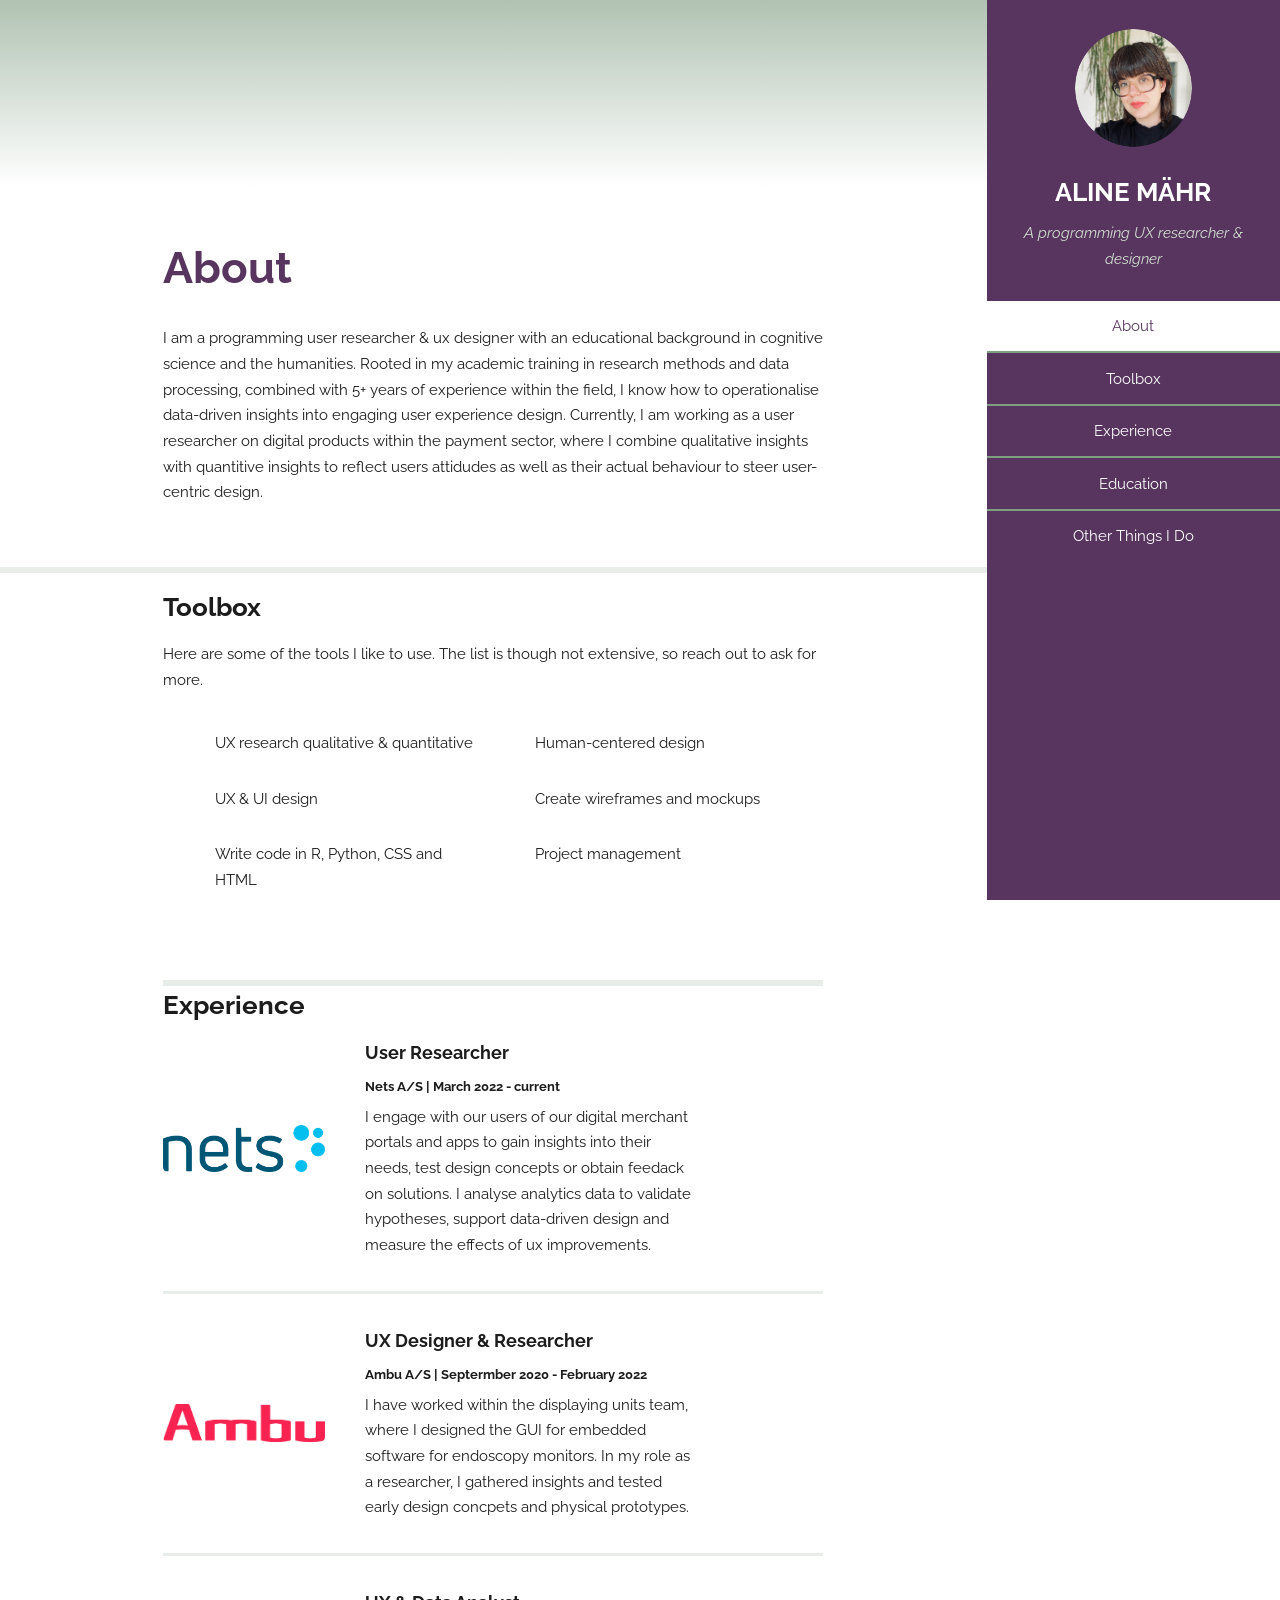
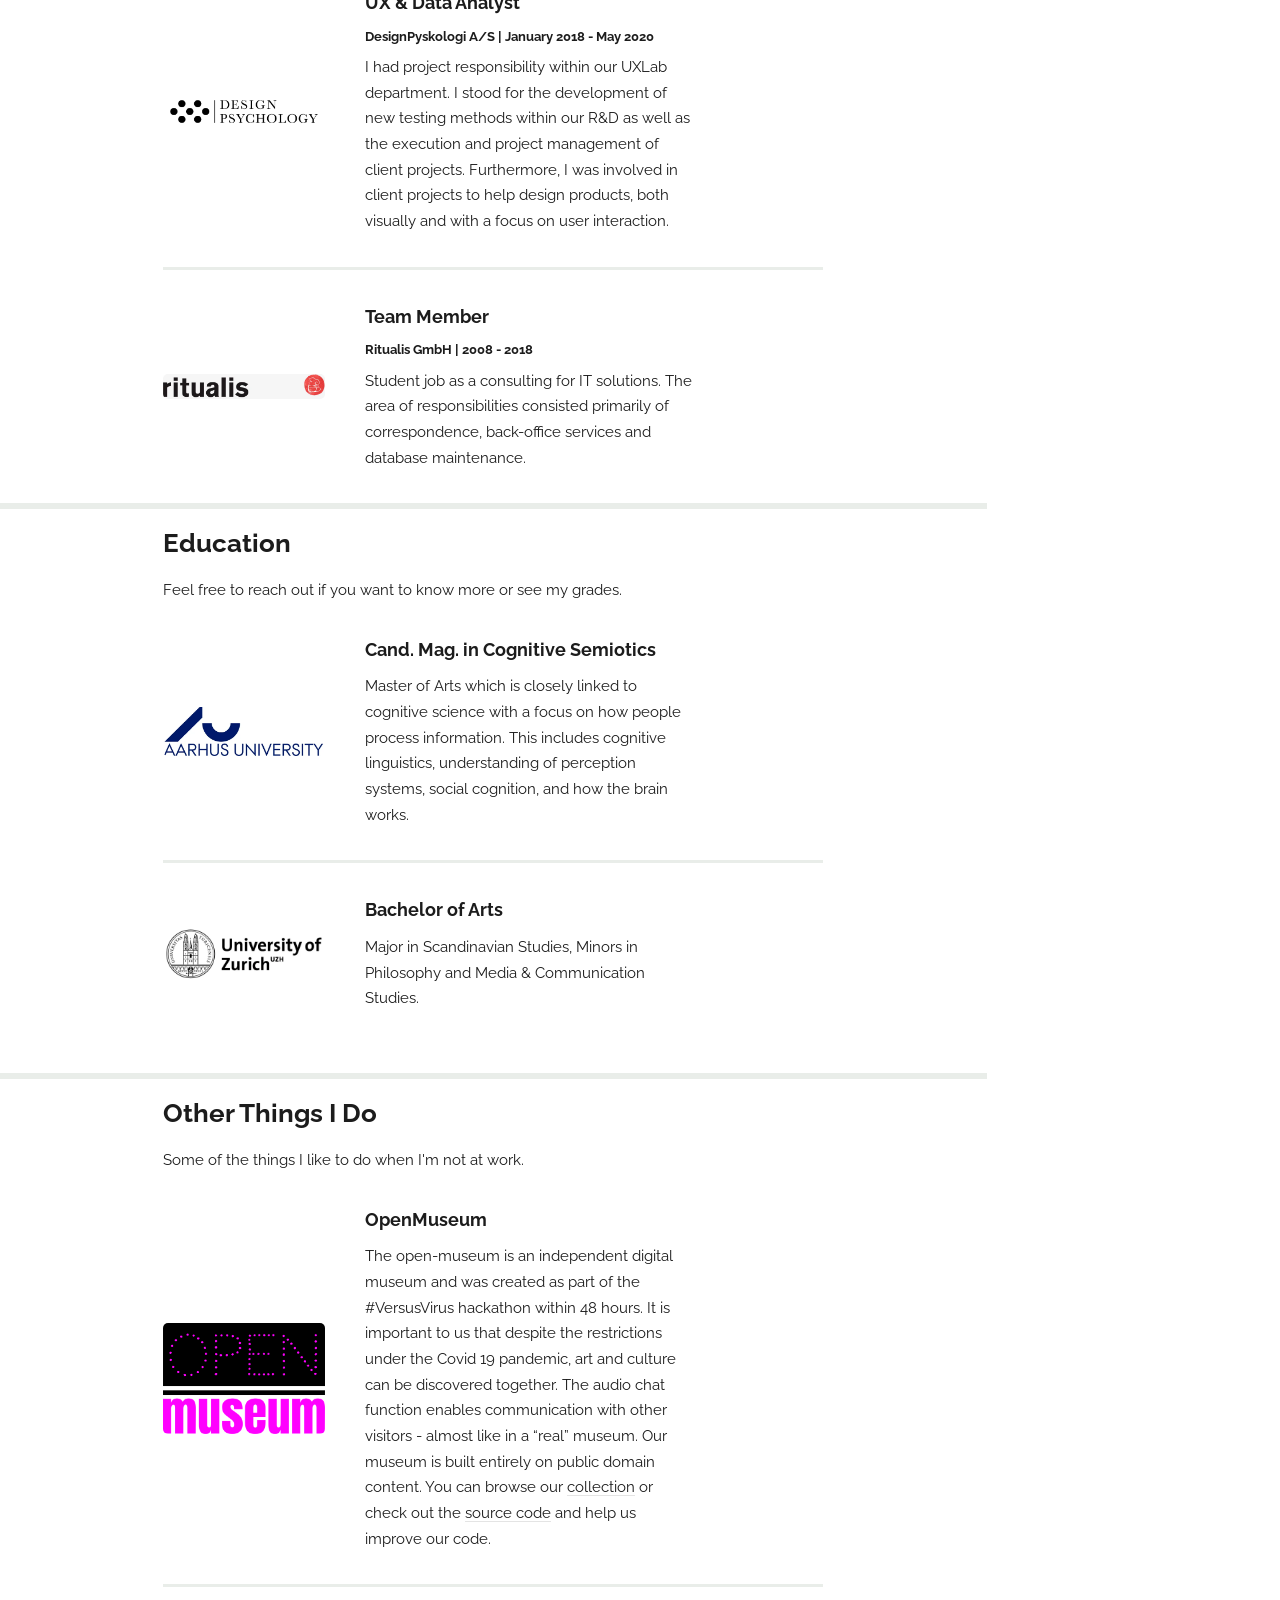
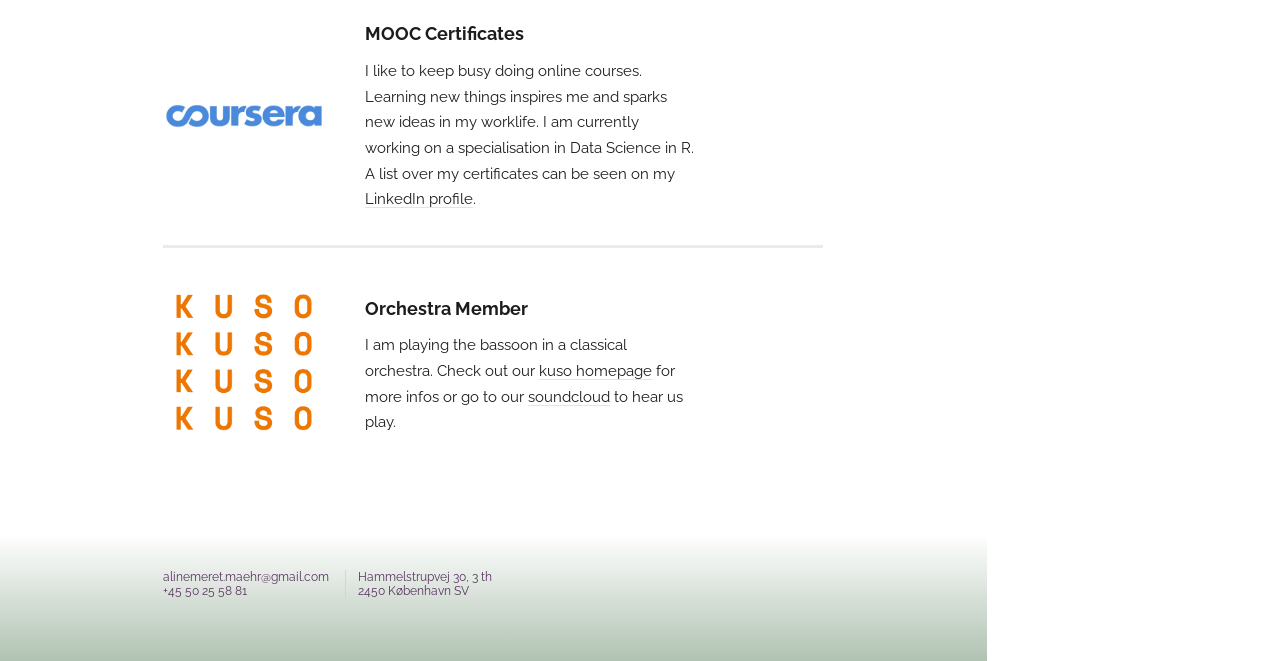
==== index.html @ c5fe7a17 "test maze 2" ====
<!DOCTYPE html>

<html lang="en">
  <head>
    <script>
      (function (m, a, z, e) {
        var s, t;
        try {
          t = m.sessionStorage.getItem("maze-us");
        } catch (err) {}

        if (!t) {
          t = new Date().getTime();
          try {
            m.sessionStorage.setItem("maze-us", t);
          } catch (err) {}
        }

        s = a.createElement("script");
        s.src = z + "?t=" + t + "&apiKey=" + e;
        s.async = true;
        a.getElementsByTagName("head")[0].appendChild(s);
        m.mazeUniversalSnippetApiKey = e;
      })(
        window,
        document,
        "https://snippet.maze.co/maze-universal-loader.js",
        "ae46325b-8a69-4b74-8066-6e5d33702cac"
      );
    </script>
    <title>Aline Mähr</title>
    <meta charset="utf-8" />
    <meta
      name="viewport"
      content="width=device-width, initial-scale=1, maximum-scale=5"
    />
    <link rel="stylesheet" href="assets/css/main.css" />
    <meta
      name="Description"
      content="Aline Mähr, a programming UX researcher currently improving doctors' lives."
    />
  </head>

  <body class="is-preload">
    <!-- Header -->
    <section id="header">
      <header>
        <span class="image avatar">
          <picture>
            <source srcset="images/img1.webp" type="image/webp" />
            <source srcset="images/img1.png" type="image/png" />
            <img
              src="images/img1.png"
              alt="Aline with plants in the background"
            />
          </picture>
        </span>
        <h1 id="logo"><a href="#">ALINE MÄHR</a></h1>
        <p>A programming UX researcher & designer</p>
      </header>
      <nav id="nav">
        <ul>
          <li><a href="#one" class="active">About</a></li>
          <li><a href="#two">Toolbox</a></li>
          <li><a href="#three">Experience</a></li>
          <li><a href="#four">Education</a></li>
          <li><a href="#five">Other Things I Do</a></li>
          <!-- <li><a href="#six">Contact</a></li> -->
        </ul>
      </nav>
      <footer>
        <ul class="icons">
          <li>
            <a
              href="https://www.linkedin.com/in/aline-meret-m%C3%A4hr/"
              target="_blank"
              rel="noopener"
              class="icon brands fa-linkedin"
              ><span class="label">LinkedIn</span></a
            >
          </li>
          <li>
            <a
              href="https://github.com/amaehr"
              target="_blank"
              rel="noopener"
              class="icon brands fa-github"
              ><span class="label">Github</span></a
            >
          </li>
          <li>
            <a
              href="mailto: alinemeret.maehr@gmail.com"
              class="icon solid fa-envelope"
              ><span class="label">Email</span></a
            >
          </li>
        </ul>
      </footer>
    </section>

    <!-- Wrapper -->
    <div id="wrapper">
      <!-- Main -->
      <div id="main">
        <!-- One -->
        <section id="one">
          <div class="image main" data-position="center"></div>
          <div class="container">
            <header class="major">
              <h2>About</h2>
            </header>
            <p>
              I am a programming user researcher & ux designer with an
              educational background in cognitive science and the humanities.
              Rooted in my academic training in research methods and data
              processing, combined with 5+ years of experience within the field,
              I know how to operationalise data-driven insights into engaging
              user experience design. Currently, I am working as a user
              researcher on digital products within the payment sector, where I
              combine qualitative insights with quantitive insights to reflect
              users attidudes as well as their actual behaviour to steer
              user-centric design.
            </p>
          </div>
        </section>

        <!-- Two -->
        <section id="two">
          <div class="container">
            <h3>Toolbox</h3>
            <p>
              Here are some of the tools I like to use. The list is though not
              extensive, so reach out to ask for more.
            </p>
            <ul class="feature-icons">
              <li class="icon solid fa-search">
                UX research qualitative & quantitative
              </li>
              <li class="icon solid fa-users">Human-centered design</li>
              <li class="icon solid fa-edit">UX & UI design</li>
              <li class="icon solid fa-palette">
                Create wireframes and mockups
              </li>
              <li class="icon solid fa-code">
                Write code in R, Python, CSS and HTML
              </li>
              <li class="icon solid fa-tasks">Project management</li>
            </ul>
          </div>
        </section>

        <!-- Three -->
        <section id="three" <div class="container">
          <h3>Experience</h3>
          <div class="features">
            <article>
              <a
                href="https://www.nets.eu/dk-da"
                target="-blank"
                rel="noopener"
                class="image"
              >
                <picture>
                  <source
                    srcset="images/netsLogoColored.webp"
                    type="image/webp"
                  />
                  <source
                    srcset="images/netsLogoColored.svg"
                    type="image/svg"
                  />
                  <img src="images/netsLogoColored.svg" alt="Nets" />
                </picture>
              </a>
              <div class="inner">
                <h4>User Researcher</h4>
                <h5>Nets A/S | March 2022 - current</h5>
                <p>
                  I engage with our users of our digital merchant portals and
                  apps to gain insights into their needs, test design concepts
                  or obtain feedack on solutions. I analyse analytics data to
                  validate hypotheses, support data-driven design and measure
                  the effects of ux improvements.
                </p>
              </div>
            </article>
            <article>
              <a
                href="https://www.ambu.com/"
                target="-blank"
                rel="noopener"
                class="image"
              >
                <picture>
                  <source
                    srcset="images/Ambu-logo-Red-RGB.png"
                    type="image/png"
                  />
                  <img src="images/Ambu-logo-Red-RGB.png" alt="Ambu" />
                </picture>
              </a>
              <div class="inner">
                <h4>UX Designer & Researcher</h4>
                <h5>Ambu A/S | Septermber 2020 - February 2022</h5>
                <p>
                  I have worked within the displaying units team, where I
                  designed the GUI for embedded software for endoscopy monitors.
                  In my role as a researcher, I gathered insights and tested
                  early design concpets and physical prototypes.
                </p>
              </div>
            </article>
            <article>
              <a
                href="https://www.designpsykologi.dk/"
                target="-blank"
                rel="noopener"
                class="image"
              >
                <picture>
                  <source
                    srcset="images/logo+EN+version+White.webp"
                    type="image/webp"
                  />
                  <source
                    srcset="images/logo+EN+version+White.png"
                    type="image/png"
                  />
                  <img src="images/logo+EN+version+White.png" alt="DPSY" />
                </picture>
              </a>
              <div class="inner">
                <h4>UX & Data Analyst</h4>
                <h5>DesignPyskologi A/S | January 2018 - May 2020</h5>
                <p>
                  I had project responsibility within our UXLab department. I
                  stood for the development of new testing methods within our
                  R&D as well as the execution and project management of client
                  projects. Furthermore, I was involved in client projects to
                  help design products, both visually and with a focus on user
                  interaction.
                </p>
              </div>
            </article>
            <article>
              <a
                href="https://ritualis.ch/"
                target="-blank"
                rel="noopener"
                class="image"
              >
                <picture>
                  <source
                    srcset="images/ritualis_banner-e1566497925513.webp"
                    type="image/webp"
                  />
                  <source
                    srcset="images/ritualis_banner-e1566497925513.jpg"
                    type="image/jpg"
                  />
                  <img
                    src="images/ritualis_banner-e1566497925513.jpg"
                    alt="ritualis"
                  />
                </picture>
              </a>
              <div class="inner">
                <h4>Team Member</h4>
                <h5>Ritualis GmbH | 2008 - 2018</h5>
                <p>
                  Student job as a consulting for IT solutions. The area of
                  responsibilities consisted primarily of correspondence,
                  back-office services and database maintenance.
                </p>
              </div>
            </article>
          </div>
        </section>

        <!-- Four -->
        <section id="four">
          <div class="container">
            <h3>Education</h3>
            <p>
              Feel free to reach out if you want to know more or see my grades.
            </p>
            <div class="features">
              <article>
                <a href="" class="image">
                  <picture>
                    <source srcset="images/au.webp" type="image/webp" />
                    <source srcset="images/au.jpg" type="image/jpg" />
                    <img src="images/au.jpg" alt="AU" />
                  </picture>
                </a>
                <div class="inner">
                  <h4>Cand. Mag. in Cognitive Semiotics</h4>
                  <p>
                    Master of Arts which is closely linked to cognitive science
                    with a focus on how people process information. This
                    includes cognitive linguistics, understanding of perception
                    systems, social cognition, and how the brain works.
                  </p>
                </div>
              </article>
              <article>
                <a href="" class="image">
                  <picture>
                    <source
                      srcset="images/university-of-zurich-uzh-vector-logo.webp"
                      type="image/webp"
                    />
                    <source
                      srcset="images/university-of-zurich-uzh-vector-logo.png"
                      type="image/png"
                    />
                    <img
                      src="images/university-of-zurich-uzh-vector-logo.png"
                      alt="UZH"
                    />
                  </picture>
                </a>
                <div class="inner">
                  <h4>Bachelor of Arts</h4>
                  <p>
                    Major in Scandinavian Studies, Minors in Philosophy and
                    Media & Communication Studies.
                  </p>
                </div>
              </article>
            </div>
          </div>
        </section>

        <!-- Five -->
        <section id="five">
          <div class="container">
            <h3>Other Things I Do</h3>
            <p>Some of the things I like to do when I'm not at work.</p>
            <div class="features">
              <article>
                <a
                  href="https://open-museum.ch/"
                  target="_blank"
                  rel="noopener"
                  class="image"
                >
                  <picture>
                    <source srcset="images/logo.svg" type="image/svg" />
                    <img src="images/logo.svg" alt="OpenMuseum" />
                  </picture>
                </a>
                <div class="inner">
                  <h4>OpenMuseum</h4>
                  <p>
                    The open-museum is an independent digital museum and was
                    created as part of the #VersusVirus hackathon within 48
                    hours. It is important to us that despite the restrictions
                    under the Covid 19 pandemic, art and culture can be
                    discovered together. The audio chat function enables
                    communication with other visitors - almost like in a “real”
                    museum. Our museum is built entirely on public domain
                    content. You can browse our
                    <a
                      href="https://collections.open-museum.ch/s/open-museum/page/welcome"
                      >collection</a
                    >
                    or check out the
                    <a href="https://github.com/open-museum/open-museum.ch"
                      >source code</a
                    >
                    and help us improve our code.
                  </p>
                </div>
              </article>
              <article>
                <a href="#" class="image">
                  <picture>
                    <source
                      srcset="images/coursera-vector-logo.webp"
                      type="image/webp"
                    />
                    <source
                      srcset="images/coursera-vector-logo.png"
                      type="image/png"
                    />
                    <img src="images/coursera-vector-logo.png" alt="Coursera" />
                  </picture>
                </a>
                <div class="inner">
                  <h4>MOOC Certificates</h4>
                  <p>
                    I like to keep busy doing online courses. Learning new
                    things inspires me and sparks new ideas in my worklife. I am
                    currently working on a specialisation in Data Science in R.
                    A list over my certificates can be seen on my
                    <a href="https://www.linkedin.com/in/aline-meret-m%C3%A4hr/"
                      >LinkedIn profile</a
                    >.
                  </p>
                </div>
              </article>
              <article>
                <a href="#" class="image">
                  <picture>
                    <source srcset="images/kuso.webp" type="image/webp" />
                    <source srcset="images/kuso.png" type="image/png" />
                    <img src="images/kuso.png" alt="Kuso" />
                  </picture>
                </a>
                <div class="inner">
                  <h4>Orchestra Member</h4>
                  <p>
                    I am playing the bassoon in a classical orchestra. Check out
                    our
                    <a href="http://www.kuso.dk/">kuso homepage</a> for more
                    infos or go to our
                    <a href="https://soundcloud.com/kuso_orchestra"
                      >soundcloud</a
                    >
                    to hear us play.
                  </p>
                </div>
              </article>
            </div>
          </div>
        </section>

        <!-- Six
            <section id="six">
                <div class="container">
                    <h3>Contact Me</h3>
                    <p>Integer eu ante ornare amet commetus vestibulum blandit integer in curae ac faucibus integer non. Adipiscing cubilia elementum integer. Integer eu ante ornare amet commetus.</p>
                    <form method="post" action="#">
                        <div class="row gtr-uniform">
                            <div class="col-6 col-12-xsmall"><input type="text" name="name" id="name" placeholder="Name" /></div>
                            <div class="col-6 col-12-xsmall"><input type="email" name="email" id="email" placeholder="Email" /></div>
                            <div class="col-12"><input type="text" name="subject" id="subject" placeholder="Subject" /></div>
                            <div class="col-12"><textarea name="message" id="message" placeholder="Message" rows="6"></textarea></div>
                            <div class="col-12">
                                <ul class="actions">
                                    <li><input type="submit" class="primary" value="Send Message" /></li>
                                    <li><input type="reset" value="Reset Form" /></li>
                                </ul>
                            </div>
                        </div>
                    </form>
                </div>
            </section> -->
      </div>

      <!-- Footer -->
      <section id="footer">
        <div class="container">
          <ul class="copyright">
            <li>
              <a href="mailto: alinemeret.maehr@gmail.com">
                alinemeret.maehr@gmail.com</a
              >
              <br />
              +45 50 25 58 81
            </li>
            <li>
              Hammelstrupvej 30, 3 th <br />
              2450 København SV
            </li>
          </ul>
        </div>
      </section>
    </div>

    <!-- Scripts -->
    <script src="assets/js/jquery.min.js"></script>
    <script src="assets/js/jquery.scrollex.min.js"></script>
    <script src="assets/js/jquery.scrolly.min.js"></script>
    <script src="assets/js/browser.min.js"></script>
    <script src="assets/js/breakpoints.min.js"></script>
    <script src="assets/js/util.js"></script>
    <script src="assets/js/main.js"></script>
  </body>
</html>
---- assets/css/main.css ----
@import url("fontawesome-all.min.css");
@import url("https://fonts.googleapis.com/css2?family=Montserrat:ital,wght@0,500;0,700;1,600&family=Raleway&display=swap");
html,
body,
div,
span,
h1,
h2,
h3,
h4,
h5,
p,
a,
s,
samp,
small,
strike,
strong,
sub,
sup,
tt,
var,
b,
u,
i,
center,
dl,
dt,
dd,
ol,
ul,
li,
caption,
tbody,
tfoot,
thead,
tr,
th,
td,
article,
aside,
details,
embed,
footer,
header,
menu,
nav,
output,
section {
    margin: 0;
    padding: 0;
    border: 0;
    font-size: 100%;
    font: inherit;
    vertical-align: baseline;
}

article,
aside,
details,
figcaption,
figure,
footer,
header,
hgroup,
menu,
nav,
section {
    display: block;
}

body {
    line-height: 1;
}

ol,
ul {
    list-style: none;
}

table {
    border-collapse: collapse;
    border-spacing: 0;
}

body {
    -webkit-text-size-adjust: none;
}

mark {
    background-color: transparent;
    color: inherit;
}

input::-moz-focus-inner {
    border: 0;
    padding: 0;
}

input,
select,
textarea {
    -moz-appearance: none;
    -webkit-appearance: none;
    -ms-appearance: none;
    appearance: none;
}


/* Basic */

html {
    box-sizing: border-box;
}

*,
*:before,
*:after {
    box-sizing: inherit;
}

body {
    background: #fff;
}

body.is-preload *,
body.is-preload *:before,
body.is-preload *:after {
    -moz-animation: none !important;
    -webkit-animation: none !important;
    -ms-animation: none !important;
    animation: none !important;
    -moz-transition: none !important;
    -webkit-transition: none !important;
    -ms-transition: none !important;
    transition: none !important;
}

body,
input,
select,
textarea {
    color: #1c1c1c;
    font-family: "Raleway", sans-serif;
    font-size: 16pt;
    font-weight: 400;
    line-height: 1.75em;
}

a {
    -moz-transition: color 0.2s ease-in-out, border-color 0.2s ease-in-out;
    -webkit-transition: color 0.2s ease-in-out, border-color 0.2s ease-in-out;
    -ms-transition: color 0.2s ease-in-out, border-color 0.2s ease-in-out;
    transition: color 0.2s ease-in-out, border-color 0.2s ease-in-out;
    border-bottom: solid 1px #e4e4e4;
    color: inherit;
    text-decoration: none;
}

a:hover {
    border-bottom-color: transparent;
    color: #aec3b0 !important;
}

strong,
b {
    color: #777;
    font-weight: 700;
}

em,
i {
    font-style: italic;
}

p {
    margin: 0 0 2.25em 0;
}

h1,
h2,
h3,
h4,
h5,
h6 {
    color: #1c1c1c;
    font-weight: 700;
    line-height: 1em;
    margin: 0 0 0.5625em 0;
}

h1 a,
h2 a,
h3 a,
h4 a,
h5 a,
h6 a {
    border: 0;
    color: inherit;
    text-decoration: none;
}

h2 {
    font-size: 2em;
    line-height: 1.5em;
}

h3 {
    font-size: 1.75em;
    line-height: 1.5em;
}

h4 {
    font-size: 1.25em;
    line-height: 1.5em;
}

h5 {
    font-size: 0.9em;
    line-height: 1.5em;
}

h6 {
    font-size: 0.7em;
    line-height: 1.5em;
}

pre {
    font-family: "Source Code Pro", monospace;
    font-size: 0.9em;
    margin: 0 0 2.25em 0;
}

pre code {
    -webkit-overflow-scrolling: touch;
    display: block;
    line-height: 1.5em;
    overflow-x: auto;
    padding: 1em 1.5em;
}

.align-left {
    text-align: left;
}

.align-center {
    text-align: center;
}

.align-right {
    text-align: right;
}


/* Container */

.container {
    margin: 0 auto;
    max-width: calc(100% - 4.5em);
    width: 45em;
}

.container.xsmall {
    width: 11.25em;
}

.container.small {
    width: 22.5em;
}

.container.medium {
    width: 33.75em;
}

.container.large {
    width: 56.25em;
}

.container.xlarge {
    width: 67.5em;
}

.container.max {
    width: 100%;
}

@media screen and (max-width: 1024px) {
    .container {
        width: 100% !important;
    }
}

@media screen and (max-width: 480px) {
    .container {
        max-width: calc(100% - 3.375em);
    }
}


/* Section/Article */

section.special,
article.special {
    text-align: center;
}

header p {
    color: #aaa;
    position: relative;
    margin: 0 0 1.6875em 0;
}

header h2+p {
    font-size: 1.25em;
    margin-top: -0.5em;
    line-height: 1.5em;
}

header h3+p {
    font-size: 1.1em;
    margin-top: -0.35em;
    line-height: 1.5em;
}

header h4+p,
header h5+p,
header h6+p {
    font-size: 0.9em;
    margin-top: -0.25em;
    line-height: 1.5em;
}

header.major h2 {
    color: #58355e;
    font-size: 3em;
}

header.major h2+p {
    color: #777;
    font-size: 1.75em;
    font-weight: 700;
    margin-top: -0.75em;
}


/* Form */

form {
    margin: 0 0 2.25em 0;
}

label {
    color: #777;
    display: block;
    font-size: 0.9em;
    font-weight: 700;
    margin: 0 0 1.125em 0;
}

input::-moz-focus-inner {
    border: 0;
    padding: 0;
}


/* Box */

.box {
    border-radius: 5px;
    border: solid 2px #e4e4e4;
    margin-bottom: 2.25em;
    padding: 1.5em;
}

.box> :last-child,
.box> :last-child> :last-child,
.box> :last-child> :last-child> :last-child {
    margin-bottom: 0;
}

.box.alt {
    border: 0;
    border-radius: 0;
    padding: 0;
}


/* Icon */

.icon {
    text-decoration: none;
    border-bottom: none;
    position: relative;
}

.icon:before {
    -moz-osx-font-smoothing: grayscale;
    -webkit-font-smoothing: antialiased;
    display: inline-block;
    font-style: normal;
    font-variant: normal;
    text-rendering: auto;
    line-height: 1;
    text-transform: none !important;
    font-family: "Font Awesome 5 Free";
    font-weight: 400;
}

.icon>.label {
    display: none;
}

.icon:before {
    line-height: inherit;
}

.icon.solid:before {
    font-weight: 900;
}

.icon.brands:before {
    font-family: "Font Awesome 5 Brands";
}


/* Image */

.image {
    border-radius: 5px;
    border: 0;
    display: inline-block;
    position: relative;
}

.image[data-position] img {
    -moz-object-fit: cover;
    -webkit-object-fit: cover;
    -ms-object-fit: cover;
    object-fit: cover;
    display: block;
    position: absolute;
    top: 0;
    left: 0;
    width: 100%;
    height: 100%;
}

.image[data-position="top left"] img {
    -moz-object-position: top left;
    -webkit-object-position: top left;
    -ms-object-position: top left;
    object-position: top left;
}

.image[data-position="top"] img {
    -moz-object-position: top;
    -webkit-object-position: top;
    -ms-object-position: top;
    object-position: top;
}

.image[data-position="top right"] img {
    -moz-object-position: top right;
    -webkit-object-position: top right;
    -ms-object-position: top right;
    object-position: top right;
}

.image[data-position="right"] img {
    -moz-object-position: right;
    -webkit-object-position: right;
    -ms-object-position: right;
    object-position: right;
}

.image[data-position="bottom right"] img {
    -moz-object-position: bottom right;
    -webkit-object-position: bottom right;
    -ms-object-position: bottom right;
    object-position: bottom right;
}

.image[data-position="bottom"] img {
    -moz-object-position: bottom;
    -webkit-object-position: bottom;
    -ms-object-position: bottom;
    object-position: bottom;
}

.image[data-position="bottom left"] img {
    -moz-object-position: bottom left;
    -webkit-object-position: bottom left;
    -ms-object-position: bottom left;
    object-position: bottom left;
}

.image[data-position="left"] img {
    -moz-object-position: left;
    -webkit-object-position: left;
    -ms-object-position: left;
    object-position: left;
}

.image[data-position="center"] img {
    -moz-object-position: center;
    -webkit-object-position: center;
    -ms-object-position: center;
    object-position: center;
}

.image[data-position="25% 25%"] img {
    -moz-object-position: 25% 25%;
    -webkit-object-position: 25% 25%;
    -ms-object-position: 25% 25%;
    object-position: 25% 25%;
}

.image[data-position="75% 25%"] img {
    -moz-object-position: 75% 25%;
    -webkit-object-position: 75% 25%;
    -ms-object-position: 75% 25%;
    object-position: 75% 25%;
}

.image[data-position="75% 75%"] img {
    -moz-object-position: 75% 75%;
    -webkit-object-position: 75% 75%;
    -ms-object-position: 75% 75%;
    object-position: 75% 75%;
}

.image[data-position="25% 75%"] img {
    -moz-object-position: 25% 75%;
    -webkit-object-position: 25% 75%;
    -ms-object-position: 25% 75%;
    object-position: 25% 75%;
}

.image img {
    border-radius: 5px;
    display: block;
}

.image.left {
    float: left;
    margin: 0 2.5em 2em 0;
    top: 0.25em;
}

.image.right {
    float: right;
    margin: 0 0 2em 2.5em;
    top: 0.25em;
}

.image.fit {
    display: block;
    margin: 0 0 2.25em 0;
    width: 100%;
}

.image.fit img {
    display: block;
    width: 100%;
}

.image.avatar {
    border-radius: 100%;
    overflow: hidden;
}

.image.avatar img {
    border-radius: 100%;
    display: block;
    width: 100%;
}

.image.main {
    display: block;
    background: rgb(255, 255, 255);
    background: linear-gradient( 0deg, rgba(255, 255, 255, 1) 15%, rgba(176, 194, 178, 1) 100%);
    height: 15em;
    border-radius: 0;
}


/* List */

ol {
    list-style: decimal;
    margin: 0 0 2.25em 0;
    padding-left: 1.25em;
}

ol li {
    padding-left: 0.25em;
}

ul {
    list-style: disc;
    margin: 0 0 2.25em 0;
    padding-left: 1em;
}

ul li {
    padding-left: 0.5em;
}

ul.alt {
    list-style: none;
    padding-left: 0;
}

ul.alt li {
    border-top: solid 2px #f4f4f4;
    padding: 0.5em 0;
}

ul.alt li:first-child {
    border-top: 0;
    padding-top: 0;
}

dl {
    margin: 0 0 2.25em 0;
}


/* Actions */

ul.actions {
    display: -moz-flex;
    display: -webkit-flex;
    display: -ms-flex;
    display: flex;
    cursor: default;
    list-style: none;
    margin-left: -1.125em;
    padding-left: 0;
}

ul.actions li {
    padding: 0 0 0 1.125em;
    vertical-align: middle;
}

ul.actions.special {
    -moz-justify-content: center;
    -webkit-justify-content: center;
    -ms-justify-content: center;
    justify-content: center;
    width: 100%;
    margin-left: 0;
}

ul.actions.special li:first-child {
    padding-left: 0;
}

ul.actions.stacked {
    -moz-flex-direction: column;
    -webkit-flex-direction: column;
    -ms-flex-direction: column;
    flex-direction: column;
    margin-left: 0;
}

ul.actions.stacked li {
    padding: 1.125em 0 0 0;
}

ul.actions.stacked li:first-child {
    padding-top: 0;
}

ul.actions.fit {
    width: calc(100% + 1.125em);
}

ul.actions.fit li {
    -moz-flex-grow: 1;
    -webkit-flex-grow: 1;
    -ms-flex-grow: 1;
    flex-grow: 1;
    -moz-flex-shrink: 1;
    -webkit-flex-shrink: 1;
    -ms-flex-shrink: 1;
    flex-shrink: 1;
    width: 100%;
}

ul.actions.fit li>* {
    width: 100%;
}

ul.actions.fit.stacked {
    width: 100%;
}

@media screen and (max-width: 480px) {
    ul.actions:not(.fixed) {
        -moz-flex-direction: column;
        -webkit-flex-direction: column;
        -ms-flex-direction: column;
        flex-direction: column;
        margin-left: 0;
        width: 100% !important;
    }
    ul.actions:not(.fixed) li {
        -moz-flex-grow: 1;
        -webkit-flex-grow: 1;
        -ms-flex-grow: 1;
        flex-grow: 1;
        -moz-flex-shrink: 1;
        -webkit-flex-shrink: 1;
        -ms-flex-shrink: 1;
        flex-shrink: 1;
        padding: 1.125em 0 0 0;
        text-align: center;
        width: 100%;
    }
    ul.actions:not(.fixed) li>* {
        width: 100%;
    }
    ul.actions:not(.fixed) li:first-child {
        padding-top: 0;
    }
    ul.actions:not(.fixed) li input[type="submit"],
    ul.actions:not(.fixed) li input[type="reset"],
    ul.actions:not(.fixed) li input[type="button"],
    ul.actions:not(.fixed) li button,
    ul.actions:not(.fixed) li .button {
        width: 100%;
    }
    ul.actions:not(.fixed) li input[type="submit"].icon:before,
    ul.actions:not(.fixed) li input[type="reset"].icon:before,
    ul.actions:not(.fixed) li input[type="button"].icon:before,
    ul.actions:not(.fixed) li button.icon:before,
    ul.actions:not(.fixed) li .button.icon:before {
        margin-left: -0.5rem;
    }
}


/* Feature Icons */

ul.feature-icons {
    list-style: none;
    padding-left: 0;
}

ul.feature-icons li {
    text-decoration: none;
    display: inline-block;
    margin: 0 0 1.6875em 0;
    padding: 0.35em 0 0 3.5em;
    position: relative;
    vertical-align: top;
    width: 48%;
}

ul.feature-icons li:before {
    -moz-osx-font-smoothing: grayscale;
    -webkit-font-smoothing: antialiased;
    display: inline-block;
    font-style: normal;
    font-variant: normal;
    text-rendering: auto;
    line-height: 1;
    text-transform: none !important;
    font-family: "Font Awesome 5 Free";
    font-weight: 400;
}

ul.feature-icons li:before {
    background: #aec3b0;
    border-radius: 100%;
    color: #ffffff;
    display: block;
    height: 2.5em;
    left: 0;
    line-height: 2.5em;
    position: absolute;
    text-align: center;
    top: 0;
    width: 2.5em;
}


/* Icons */

ul.icons {
    cursor: default;
    list-style: none;
    padding-left: 0;
}

ul.icons li {
    display: inline-block;
    padding: 0 1em 0 0;
}

ul.icons li:last-child {
    padding-right: 0 !important;
}

ul.icons li .icon:before {
    font-size: 1.25em;
}


/* Features */

.features article {
    border-top: solid 3px #e9ede9;
    margin-bottom: 2.25em;
    padding-top: 2.25em;
}

.features article:first-child {
    border-top: 0;
    padding-top: 0;
}

.features article .image {
    display: inline-block;
    padding-right: 2.5em;
    vertical-align: middle;
    width: 30%;
}

.features article .image img {
    display: block;
    width: 100%;
}

.features article .inner {
    display: inline-block;
    vertical-align: middle;
    width: 50%;
}

.features article .inner> :last-child {
    margin-bottom: 0;
}


/* Header */

#header {
    display: -moz-flex;
    display: -webkit-flex;
    display: -ms-flex;
    display: flex;
    -moz-flex-direction: column;
    -webkit-flex-direction: column;
    -ms-flex-direction: column;
    flex-direction: column;
    -moz-justify-content: space-between;
    -webkit-justify-content: space-between;
    -ms-justify-content: space-between;
    justify-content: space-between;
    background: #58355e;
    color: #aec3b0;
    height: 100%;
    overflow-y: auto;
    position: fixed;
    text-align: center;
    top: 0;
    width: 23em;
    right: 0;
}

#header h1,
#header h2,
#header h3,
#header h4,
#header h5,
#header h6 {
    color: #ffffff;
}

#header h1 a,
#header h2 a,
#header h3 a,
#header h4 a,
#header h5 a,
#header h6 a {
    color: #ffffff;
}

#header header p {
    color: #aec3b0;
}

#header a {
    color: #aec3b0;
}

#header a:hover {
    color: #ffffff !important;
}

#header>header {
    -moz-flex-shrink: 0;
    -webkit-flex-shrink: 0;
    -ms-flex-shrink: 0;
    flex-shrink: 0;
    padding: 3em;
}

#header>header .avatar {
    display: block;
    margin: 0 auto 2.25em auto;
    width: 8em;
}

#header>header h1 {
    font-size: 1.75em;
    margin: 0;
}

#header>header p {
    color: #d0dcd0;
    font-style: italic;
    margin: 1em 0 0 0;
}

#header>footer {
    -moz-flex-shrink: 0;
    -webkit-flex-shrink: 0;
    -ms-flex-shrink: 0;
    flex-shrink: 0;
    bottom: 0;
    left: 0;
    padding: 2em;
    width: 100%;
}

#header>footer .icons {
    margin: 0;
}

#header>footer .icons li a {
    color: #d0dcd0;
}

#header>nav {
    -moz-flex-grow: 1;
    -webkit-flex-grow: 1;
    -ms-flex-grow: 1;
    flex-grow: 1;
}

#header>nav ul {
    list-style: none;
    margin: 0;
    padding: 0;
}

#header>nav ul li {
    border-top: solid 2px #7ea081;
    display: block;
    padding: 0;
}

#header>nav ul li a {
    -moz-transition: none;
    -webkit-transition: none;
    -ms-transition: none;
    transition: none;
    border: 0;
    color: #ffffff !important;
    display: block;
    padding: 0.85em 0;
    text-decoration: none;
}

#header>nav ul li a.active {
    background: #fff;
    color: #58355e !important;
}

#header>nav ul li:first-child {
    border-top: 0;
}


/* Wrapper */

#wrapper {
    background: #fff;
    padding-right: 23em;
}


/* Main */

#main>section {
    border-top: solid 6px #e9ede9;
}

#main>section>.container {
    padding: 8em 0 4em 0;
}

#main>section:first-child {
    border-top: 0;
}


/* Footer */

#footer {
    background: rgb(255, 255, 255);
    background: linear-gradient( 180deg, rgba(255, 255, 255, 1) 15%, rgba(176, 194, 178, 1) 100%);
    border-top: 0;
    color: #58355e;
    overflow: hidden;
    padding: 4em 0 2em 0;
}

#footer .copyright {
    line-height: 1em;
    list-style: none;
    padding: 0;
}

#footer .copyright li {
    border-left: solid 1px #d4d4d4;
    display: inline-block;
    font-size: 0.8em;
    margin-left: 1em;
    padding-left: 1em;
}

#footer .copyright li:first-child {
    border-left: 0;
    margin-left: 0;
    padding-left: 0;
}

#footer .copyright li a {
    color: inherit;
}


/* XLarge */

@media screen and (max-width: 1680px) {
    /* Basic */
    body,
    input,
    select,
    textarea {
        font-size: 13pt;
    }
    /* Header */
    #header {
        width: 21em;
    }
    #header>header {
        padding: 2em;
    }
    #header>footer {
        padding: 1.5em;
    }
    /* Wrapper */
    #wrapper {
        padding-right: 21em;
    }
    /* Main */
    #main>section>.container {
        padding: 1em 0 2em 0;
    }
}


/* Large */

@media screen and (max-width: 1280px) {
    /* Basic */
    body,
    input,
    select,
    textarea {
        font-size: 11pt;
    }
    /* Header */
    #header {
        width: 20em;
    }
    /* Wrapper */
    #wrapper {
        padding-right: 20em;
    }
}


/* Medium */

#titleBar {
    display: none;
}

@media screen and (max-width: 1024px) {
    /* Basic */
    html,
    body {
        overflow-x: hidden;
    }
    body,
    input,
    select,
    textarea {
        font-size: 12pt;
    }
    /* Image */
    .image.left,
    .image.right {
        max-width: 40%;
    }
    .image.left img,
    .image.right img {
        width: 100%;
    }
    .image.main {
        height: 20em;
    }
    /* Header */
    #header {
        -moz-backface-visibility: hidden;
        -webkit-backface-visibility: hidden;
        -ms-backface-visibility: hidden;
        backface-visibility: hidden;
        -moz-transition: -moz-transform 0.5s ease;
        -webkit-transition: -webkit-transform 0.5s ease;
        -ms-transition: -ms-transform 0.5s ease;
        transition: transform 0.5s ease;
        display: block;
        height: 100%;
        overflow-y: auto;
        position: fixed;
        top: 0;
        width: 23em;
        z-index: 10002;
        -moz-transform: translateX(23em);
        -webkit-transform: translateX(23em);
        -ms-transform: translateX(23em);
        transform: translateX(23em);
        right: 0;
    }
    #header>footer {
        bottom: auto;
        left: auto;
        margin: 0.5em 0 0 0;
        position: relative;
        right: auto;
        top: auto;
    }
    /* Wrapper */
    #wrapper {
        -moz-backface-visibility: hidden;
        -webkit-backface-visibility: hidden;
        -ms-backface-visibility: hidden;
        backface-visibility: hidden;
        -moz-transition: -moz-transform 0.5s ease;
        -webkit-transition: -webkit-transform 0.5s ease;
        -ms-transition: -ms-transform 0.5s ease;
        transition: transform 0.5s ease;
        padding: 44px 0 1px 0;
    }
    /* Header Panel */
    #titleBar {
        -moz-backface-visibility: hidden;
        -webkit-backface-visibility: hidden;
        -ms-backface-visibility: hidden;
        backface-visibility: hidden;
        -moz-transition: -moz-transform 0.5s ease;
        -webkit-transition: -webkit-transform 0.5s ease;
        -ms-transition: -ms-transform 0.5s ease;
        transition: transform 0.5s ease;
        display: block;
        height: 44px;
        left: 0;
        position: fixed;
        top: 0;
        width: 100%;
        z-index: 10001;
        background: #222;
        color: #fff;
        min-width: 320px;
    }
    #titleBar .title {
        color: #fff;
        display: block;
        font-weight: 700;
        height: 44px;
        line-height: 44px;
        padding: 0 1em;
        width: 100%;
        text-align: left;
    }
    #titleBar .title a {
        border: 0;
        text-decoration: none;
    }
    #titleBar .toggle {
        text-decoration: none;
        height: 4em;
        position: absolute;
        top: 0;
        width: 6em;
        border: 0;
        outline: 0;
        right: 0;
    }
    #titleBar .toggle:before {
        -moz-osx-font-smoothing: grayscale;
        -webkit-font-smoothing: antialiased;
        display: inline-block;
        font-style: normal;
        font-variant: normal;
        text-rendering: auto;
        line-height: 1;
        text-transform: none !important;
        font-family: "Font Awesome 5 Free";
        font-weight: 900;
    }
    #titleBar .toggle:before {
        background: #58355e;
        color: #ffffff;
        content: "\f0c9";
        display: block;
        font-size: 18px;
        height: 44px;
        line-height: 44px;
        position: absolute;
        text-align: center;
        top: 0;
        width: 64px;
        right: 0;
    }
    body.header-visible #wrapper,
    body.header-visible #titleBar {
        -moz-transform: translateX(-23em);
        -webkit-transform: translateX(-23em);
        -ms-transform: translateX(-23em);
        transform: translateX(-23em);
    }
    body.header-visible #header {
        -moz-transform: translateX(0);
        -webkit-transform: translateX(0);
        -ms-transform: translateX(0);
        transform: translateX(0);
    }
}


/* Small */

@media screen and (max-width: 736px) {
    /* Basic */
    body,
    input,
    select,
    textarea {
        font-size: 12pt;
    }
    h1 br,
    h2 br,
    h3 br,
    h4 br,
    h5 br,
    h6 br {
        display: none;
    }
    h2 {
        font-size: 1.75em;
    }
    h3 {
        font-size: 1.5em;
    }
    h4 {
        font-size: 1em;
    }
    /* Image */
    .image.left {
        margin: 0 1.5em 1em 0;
    }
    .image.right {
        margin: 0 0 1em 1.5em;
    }
    .image.main {
        height: 12em;
    }
    /* Section/Article */
    header br {
        display: none;
    }
    header.major h2 {
        font-size: 2.5em;
    }
    header.major h2+p {
        font-size: 1.5em;
    }
    /* Features */
    .features article .image {
        display: block;
        margin: 0 0 2.25em 0;
        padding-right: 0;
        width: 100%;
    }
    .features article .inner {
        display: block;
        width: 100%;
    }
    /* Header */
    #header {
        width: 17em;
        -moz-transform: translateX(17em);
        -webkit-transform: translateX(17em);
        -ms-transform: translateX(17em);
        transform: translateX(17em);
        right: 0;
    }
    #header>header {
        padding: 2em;
    }
    #header>header .avatar {
        margin: 0 auto 1.6875em auto;
        width: 6em;
    }
    #header>header h1 {
        font-size: 1.5em;
    }
    #header>header p {
        margin: 1em 0 0 0;
    }
    #header>footer {
        padding: 1.5em;
    }
    /* Main */
    #main>section>.container {
        padding: 2em 0 0 0;
    }
    /* Footer */
    #footer {
        text-align: center;
    }
    #footer .copyright li {
        border-left: 0;
        display: block;
        line-height: 1.75em;
        margin: 0.75em 0 0 0;
        padding-left: 0;
    }
    #footer .copyright li:first-child {
        margin-top: 0;
    }
    /* Header Panel */
    #titleBar .toggle {
        height: 4em;
        width: 6em;
    }
    #titleBar .toggle:before {
        font-size: 14px;
        width: 44px;
    }
    body.header-visible #wrapper,
    body.header-visible #titleBar {
        -moz-transform: translateX(-17em);
        -webkit-transform: translateX(-17em);
        -ms-transform: translateX(-17em);
        transform: translateX(-17em);
    }
}


/* XSmall */

@media screen and (max-width: 480px) {
    /* Basic */
    html,
    body {
        min-width: 320px;
    }
    body,
    input,
    select,
    textarea {
        font-size: 12pt;
    }
    /* List */
    ul.actions {
        margin: 0 0 2.25em 0;
    }
    ul.actions li {
        display: block;
        padding: 1.125em 0 0 0;
        text-align: center;
        width: 100%;
    }
    ul.actions li:first-child {
        padding-top: 0;
    }
    ul.actions li>* {
        width: 100%;
        margin: 0 !important;
    }
    ul.actions li>*.icon:before {
        margin-left: -2em;
    }
    ul.actions.small li {
        padding: 0.5625em 0 0 0;
    }
    ul.actions.small li:first-child {
        padding-top: 0;
    }
    ul.feature-icons li {
        display: block;
        width: 100%;
    }
    /* Button */
    input[type="submit"],
    input[type="reset"],
    input[type="button"],
    .button {
        padding: 0;
    }
}
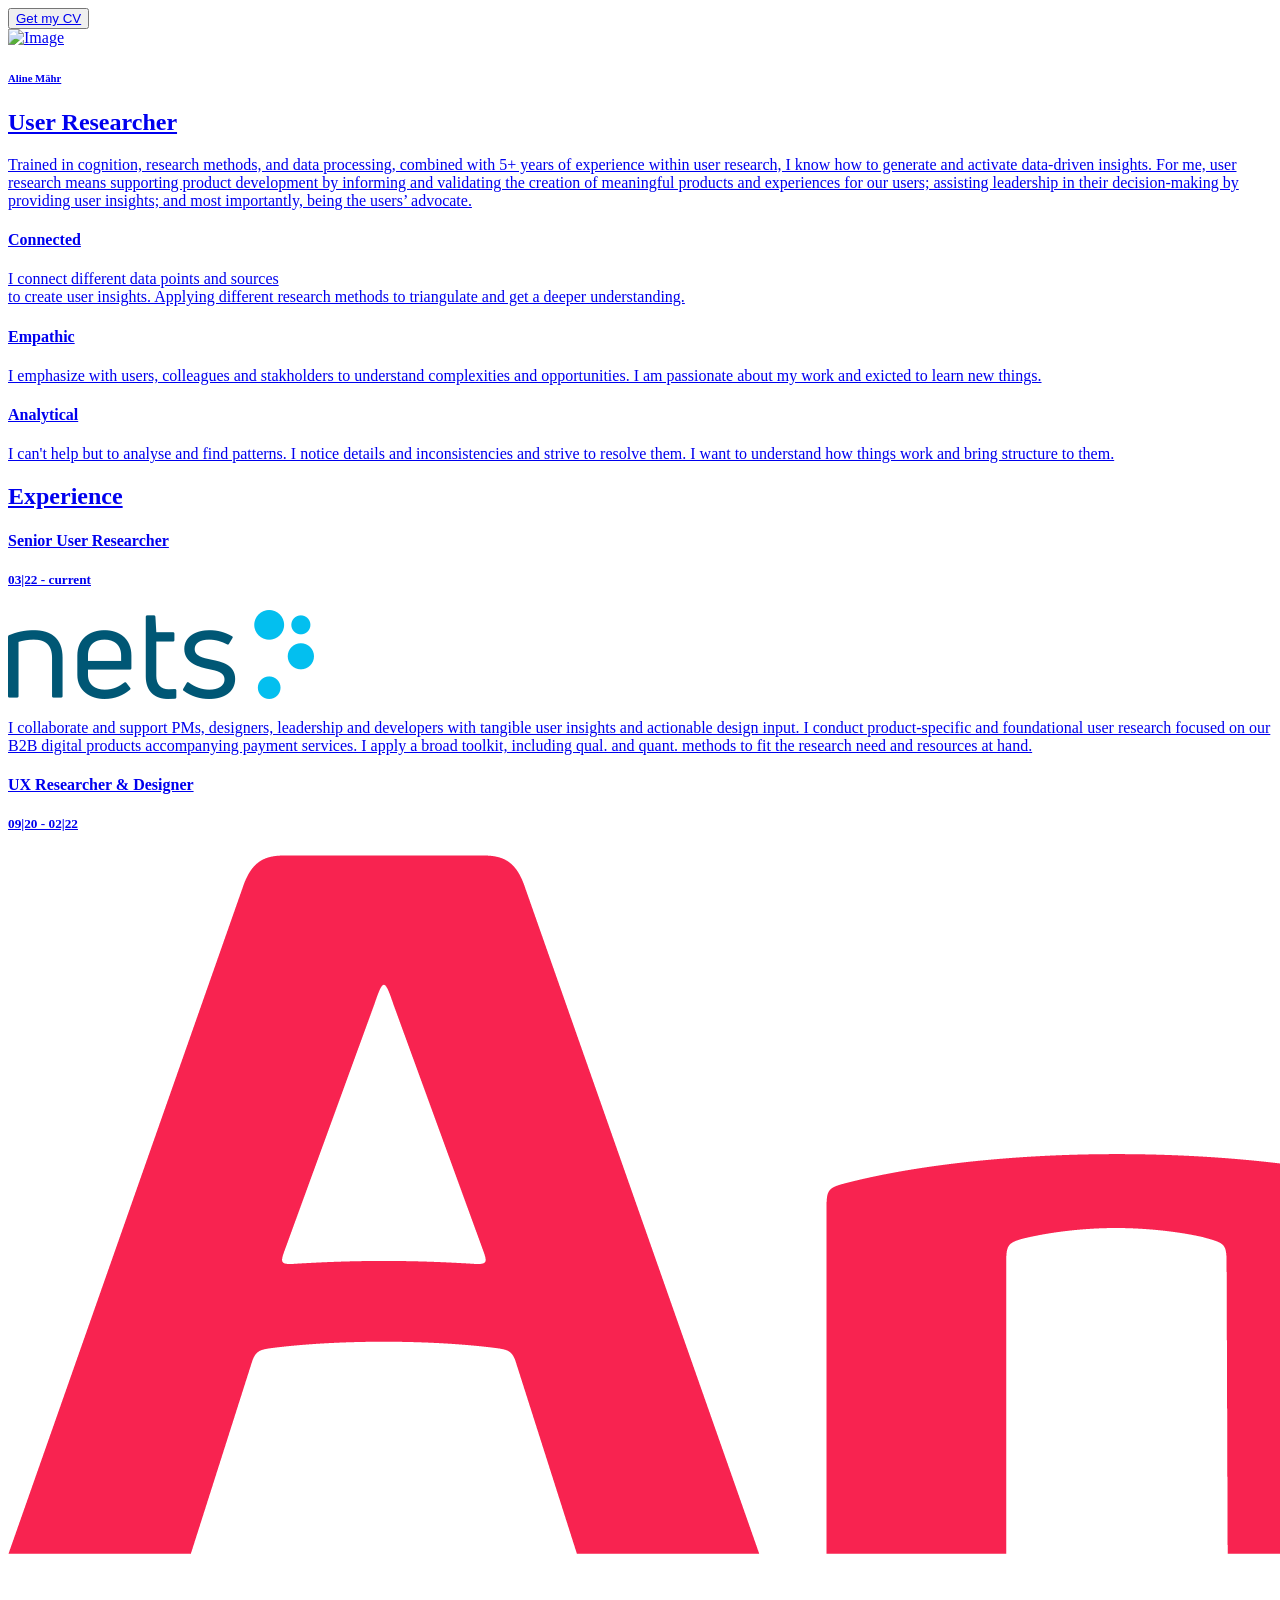
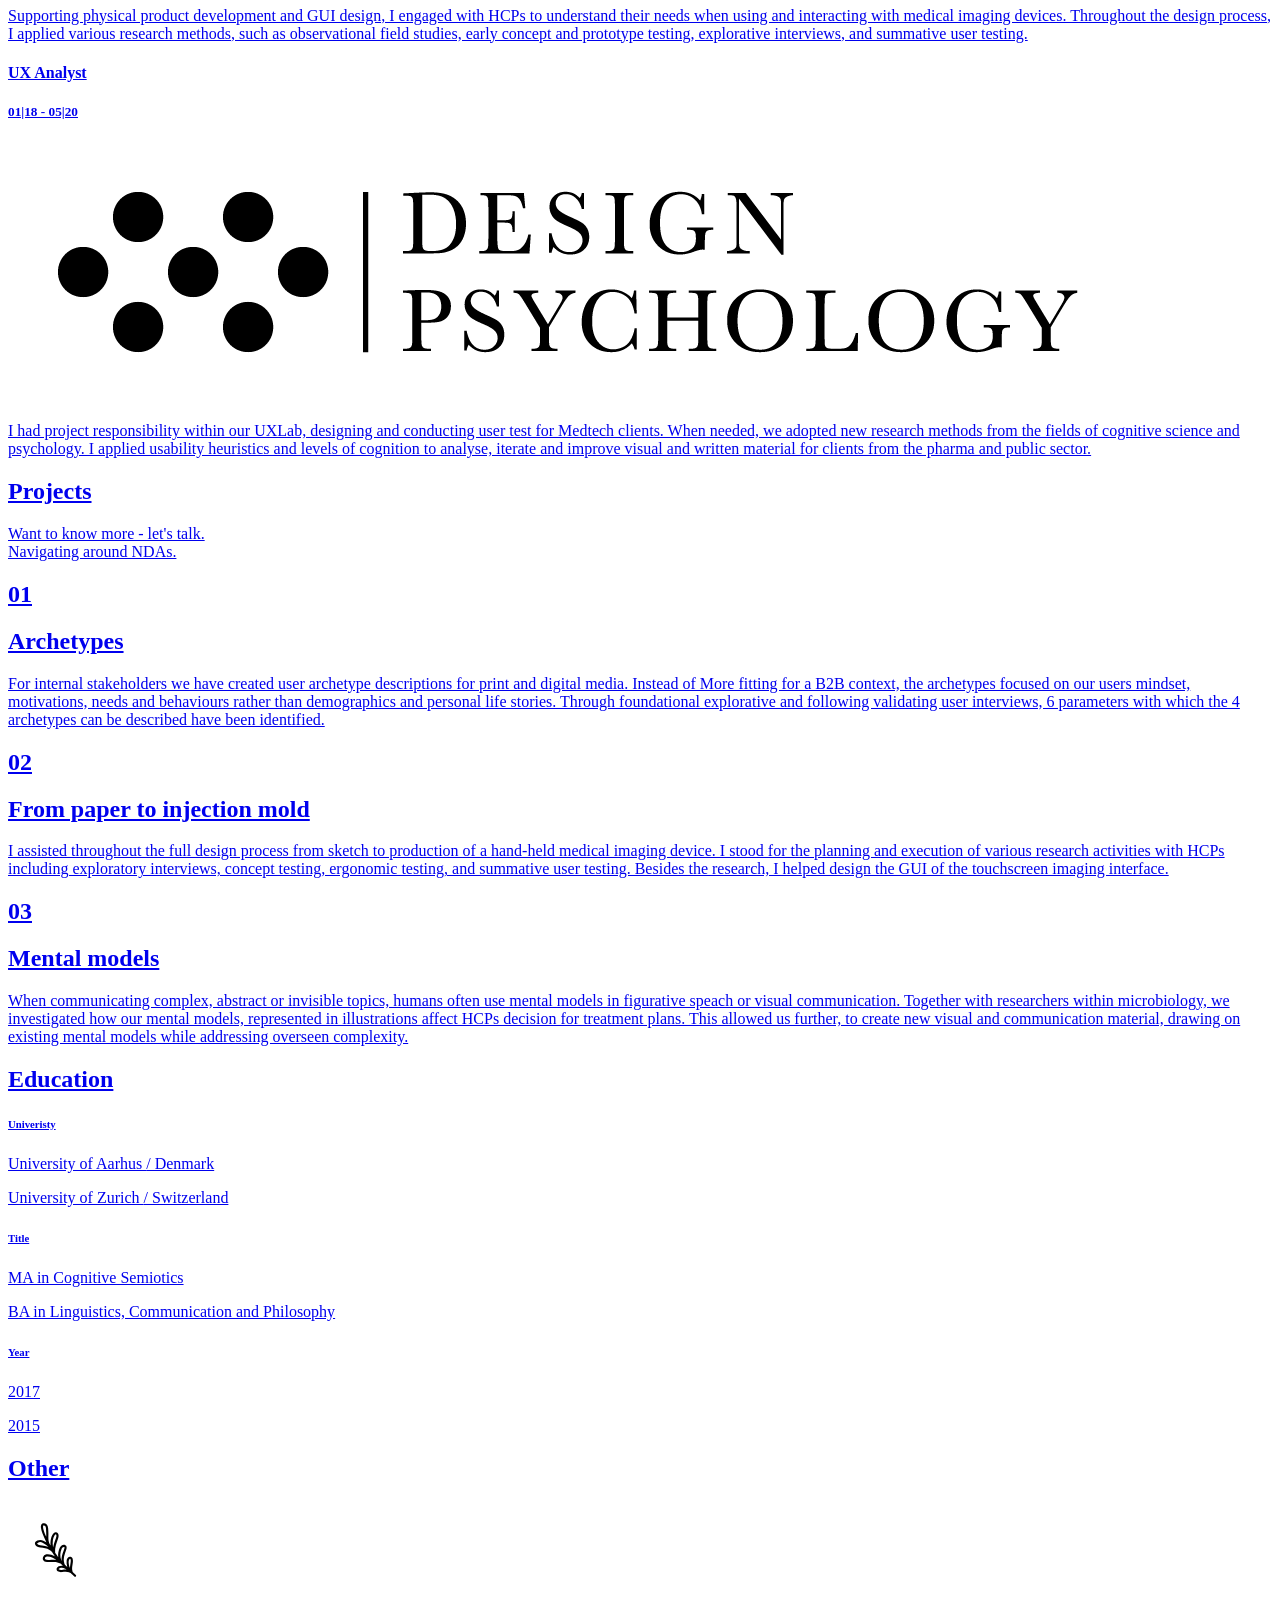
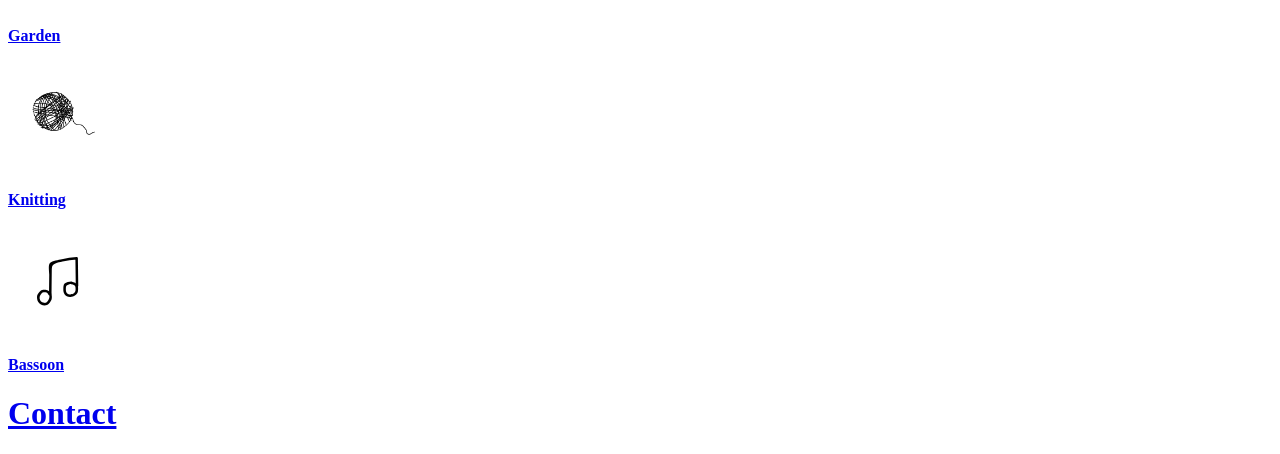
==== commit 03739745: "New Version" ====
--- a/index.html
+++ b/index.html
@@ -1,482 +1,388 @@
-<!DOCTYPE html>
-
-<html lang="en">
-  <head>
-    <script>
-      (function (m, a, z, e) {
-        var s, t;
-        try {
-          t = m.sessionStorage.getItem("maze-us");
-        } catch (err) {}
-
-        if (!t) {
-          t = new Date().getTime();
-          try {
-            m.sessionStorage.setItem("maze-us", t);
-          } catch (err) {}
-        }
-
-        s = a.createElement("script");
-        s.src = z + "?t=" + t + "&apiKey=" + e;
-        s.async = true;
-        a.getElementsByTagName("head")[0].appendChild(s);
-        m.mazeUniversalSnippetApiKey = e;
-      })(
-        window,
-        document,
-        "https://snippet.maze.co/maze-universal-loader.js",
-        "ae46325b-8a69-4b74-8066-6e5d33702cac"
-      );
-    </script>
-    <title>Aline Mähr</title>
-    <meta charset="utf-8" />
-    <meta
-      name="viewport"
-      content="width=device-width, initial-scale=1, maximum-scale=5"
-    />
-    <link rel="stylesheet" href="assets/css/main.css" />
-    <meta
-      name="Description"
-      content="Aline Mähr, a programming UX researcher currently improving doctors' lives."
-    />
-  </head>
-
-  <body class="is-preload">
-    <!-- Header -->
-    <section id="header">
-      <header>
-        <span class="image avatar">
-          <picture>
-            <source srcset="images/img1.webp" type="image/webp" />
-            <source srcset="images/img1.png" type="image/png" />
-            <img
-              src="images/img1.png"
-              alt="Aline with plants in the background"
-            />
-          </picture>
-        </span>
-        <h1 id="logo"><a href="#">ALINE MÄHR</a></h1>
-        <p>A programming UX researcher & designer</p>
-      </header>
-      <nav id="nav">
-        <ul>
-          <li><a href="#one" class="active">About</a></li>
-          <li><a href="#two">Toolbox</a></li>
-          <li><a href="#three">Experience</a></li>
-          <li><a href="#four">Education</a></li>
-          <li><a href="#five">Other Things I Do</a></li>
-          <!-- <li><a href="#six">Contact</a></li> -->
-        </ul>
-      </nav>
-      <footer>
-        <ul class="icons">
-          <li>
-            <a
-              href="https://www.linkedin.com/in/aline-meret-m%C3%A4hr/"
-              target="_blank"
-              rel="noopener"
-              class="icon brands fa-linkedin"
-              ><span class="label">LinkedIn</span></a
-            >
-          </li>
-          <li>
-            <a
-              href="https://github.com/amaehr"
-              target="_blank"
-              rel="noopener"
-              class="icon brands fa-github"
-              ><span class="label">Github</span></a
-            >
-          </li>
-          <li>
-            <a
-              href="mailto: alinemeret.maehr@gmail.com"
-              class="icon solid fa-envelope"
-              ><span class="label">Email</span></a
-            >
-          </li>
-        </ul>
-      </footer>
-    </section>
-
-    <!-- Wrapper -->
-    <div id="wrapper">
-      <!-- Main -->
-      <div id="main">
-        <!-- One -->
-        <section id="one">
-          <div class="image main" data-position="center"></div>
-          <div class="container">
-            <header class="major">
-              <h2>About</h2>
-            </header>
-            <p>
-              I am a programming user researcher & ux designer with an
-              educational background in cognitive science and the humanities.
-              Rooted in my academic training in research methods and data
-              processing, combined with 5+ years of experience within the field,
-              I know how to operationalise data-driven insights into engaging
-              user experience design. Currently, I am working as a user
-              researcher on digital products within the payment sector, where I
-              combine qualitative insights with quantitive insights to reflect
-              users attidudes as well as their actual behaviour to steer
-              user-centric design.
-            </p>
-          </div>
-        </section>
-
-        <!-- Two -->
-        <section id="two">
-          <div class="container">
-            <h3>Toolbox</h3>
-            <p>
-              Here are some of the tools I like to use. The list is though not
-              extensive, so reach out to ask for more.
-            </p>
-            <ul class="feature-icons">
-              <li class="icon solid fa-search">
-                UX research qualitative & quantitative
-              </li>
-              <li class="icon solid fa-users">Human-centered design</li>
-              <li class="icon solid fa-edit">UX & UI design</li>
-              <li class="icon solid fa-palette">
-                Create wireframes and mockups
-              </li>
-              <li class="icon solid fa-code">
-                Write code in R, Python, CSS and HTML
-              </li>
-              <li class="icon solid fa-tasks">Project management</li>
-            </ul>
-          </div>
-        </section>
-
-        <!-- Three -->
-        <section id="three" <div class="container">
-          <h3>Experience</h3>
-          <div class="features">
-            <article>
-              <a
-                href="https://www.nets.eu/dk-da"
-                target="-blank"
-                rel="noopener"
-                class="image"
-              >
-                <picture>
-                  <source
-                    srcset="images/netsLogoColored.webp"
-                    type="image/webp"
-                  />
-                  <source
-                    srcset="images/netsLogoColored.svg"
-                    type="image/svg"
-                  />
-                  <img src="images/netsLogoColored.svg" alt="Nets" />
-                </picture>
-              </a>
-              <div class="inner">
-                <h4>User Researcher</h4>
-                <h5>Nets A/S | March 2022 - current</h5>
-                <p>
-                  I engage with our users of our digital merchant portals and
-                  apps to gain insights into their needs, test design concepts
-                  or obtain feedack on solutions. I analyse analytics data to
-                  validate hypotheses, support data-driven design and measure
-                  the effects of ux improvements.
-                </p>
-              </div>
-            </article>
-            <article>
-              <a
-                href="https://www.ambu.com/"
-                target="-blank"
-                rel="noopener"
-                class="image"
-              >
-                <picture>
-                  <source
-                    srcset="images/Ambu-logo-Red-RGB.png"
-                    type="image/png"
-                  />
-                  <img src="images/Ambu-logo-Red-RGB.png" alt="Ambu" />
-                </picture>
-              </a>
-              <div class="inner">
-                <h4>UX Designer & Researcher</h4>
-                <h5>Ambu A/S | Septermber 2020 - February 2022</h5>
-                <p>
-                  I have worked within the displaying units team, where I
-                  designed the GUI for embedded software for endoscopy monitors.
-                  In my role as a researcher, I gathered insights and tested
-                  early design concpets and physical prototypes.
-                </p>
-              </div>
-            </article>
-            <article>
-              <a
-                href="https://www.designpsykologi.dk/"
-                target="-blank"
-                rel="noopener"
-                class="image"
-              >
-                <picture>
-                  <source
-                    srcset="images/logo+EN+version+White.webp"
-                    type="image/webp"
-                  />
-                  <source
-                    srcset="images/logo+EN+version+White.png"
-                    type="image/png"
-                  />
-                  <img src="images/logo+EN+version+White.png" alt="DPSY" />
-                </picture>
-              </a>
-              <div class="inner">
-                <h4>UX & Data Analyst</h4>
-                <h5>DesignPyskologi A/S | January 2018 - May 2020</h5>
-                <p>
-                  I had project responsibility within our UXLab department. I
-                  stood for the development of new testing methods within our
-                  R&D as well as the execution and project management of client
-                  projects. Furthermore, I was involved in client projects to
-                  help design products, both visually and with a focus on user
-                  interaction.
-                </p>
-              </div>
-            </article>
-            <article>
-              <a
-                href="https://ritualis.ch/"
-                target="-blank"
-                rel="noopener"
-                class="image"
-              >
-                <picture>
-                  <source
-                    srcset="images/ritualis_banner-e1566497925513.webp"
-                    type="image/webp"
-                  />
-                  <source
-                    srcset="images/ritualis_banner-e1566497925513.jpg"
-                    type="image/jpg"
-                  />
-                  <img
-                    src="images/ritualis_banner-e1566497925513.jpg"
-                    alt="ritualis"
-                  />
-                </picture>
-              </a>
-              <div class="inner">
-                <h4>Team Member</h4>
-                <h5>Ritualis GmbH | 2008 - 2018</h5>
-                <p>
-                  Student job as a consulting for IT solutions. The area of
-                  responsibilities consisted primarily of correspondence,
-                  back-office services and database maintenance.
-                </p>
-              </div>
-            </article>
-          </div>
-        </section>
-
-        <!-- Four -->
-        <section id="four">
-          <div class="container">
-            <h3>Education</h3>
-            <p>
-              Feel free to reach out if you want to know more or see my grades.
-            </p>
-            <div class="features">
-              <article>
-                <a href="" class="image">
-                  <picture>
-                    <source srcset="images/au.webp" type="image/webp" />
-                    <source srcset="images/au.jpg" type="image/jpg" />
-                    <img src="images/au.jpg" alt="AU" />
-                  </picture>
-                </a>
-                <div class="inner">
-                  <h4>Cand. Mag. in Cognitive Semiotics</h4>
-                  <p>
-                    Master of Arts which is closely linked to cognitive science
-                    with a focus on how people process information. This
-                    includes cognitive linguistics, understanding of perception
-                    systems, social cognition, and how the brain works.
-                  </p>
-                </div>
-              </article>
-              <article>
-                <a href="" class="image">
-                  <picture>
-                    <source
-                      srcset="images/university-of-zurich-uzh-vector-logo.webp"
-                      type="image/webp"
-                    />
-                    <source
-                      srcset="images/university-of-zurich-uzh-vector-logo.png"
-                      type="image/png"
-                    />
-                    <img
-                      src="images/university-of-zurich-uzh-vector-logo.png"
-                      alt="UZH"
-                    />
-                  </picture>
-                </a>
-                <div class="inner">
-                  <h4>Bachelor of Arts</h4>
-                  <p>
-                    Major in Scandinavian Studies, Minors in Philosophy and
-                    Media & Communication Studies.
-                  </p>
-                </div>
-              </article>
-            </div>
-          </div>
-        </section>
-
-        <!-- Five -->
-        <section id="five">
-          <div class="container">
-            <h3>Other Things I Do</h3>
-            <p>Some of the things I like to do when I'm not at work.</p>
-            <div class="features">
-              <article>
-                <a
-                  href="https://open-museum.ch/"
-                  target="_blank"
-                  rel="noopener"
-                  class="image"
-                >
-                  <picture>
-                    <source srcset="images/logo.svg" type="image/svg" />
-                    <img src="images/logo.svg" alt="OpenMuseum" />
-                  </picture>
-                </a>
-                <div class="inner">
-                  <h4>OpenMuseum</h4>
-                  <p>
-                    The open-museum is an independent digital museum and was
-                    created as part of the #VersusVirus hackathon within 48
-                    hours. It is important to us that despite the restrictions
-                    under the Covid 19 pandemic, art and culture can be
-                    discovered together. The audio chat function enables
-                    communication with other visitors - almost like in a “real”
-                    museum. Our museum is built entirely on public domain
-                    content. You can browse our
-                    <a
-                      href="https://collections.open-museum.ch/s/open-museum/page/welcome"
-                      >collection</a
-                    >
-                    or check out the
-                    <a href="https://github.com/open-museum/open-museum.ch"
-                      >source code</a
-                    >
-                    and help us improve our code.
-                  </p>
-                </div>
-              </article>
-              <article>
-                <a href="#" class="image">
-                  <picture>
-                    <source
-                      srcset="images/coursera-vector-logo.webp"
-                      type="image/webp"
-                    />
-                    <source
-                      srcset="images/coursera-vector-logo.png"
-                      type="image/png"
-                    />
-                    <img src="images/coursera-vector-logo.png" alt="Coursera" />
-                  </picture>
-                </a>
-                <div class="inner">
-                  <h4>MOOC Certificates</h4>
-                  <p>
-                    I like to keep busy doing online courses. Learning new
-                    things inspires me and sparks new ideas in my worklife. I am
-                    currently working on a specialisation in Data Science in R.
-                    A list over my certificates can be seen on my
-                    <a href="https://www.linkedin.com/in/aline-meret-m%C3%A4hr/"
-                      >LinkedIn profile</a
-                    >.
-                  </p>
-                </div>
-              </article>
-              <article>
-                <a href="#" class="image">
-                  <picture>
-                    <source srcset="images/kuso.webp" type="image/webp" />
-                    <source srcset="images/kuso.png" type="image/png" />
-                    <img src="images/kuso.png" alt="Kuso" />
-                  </picture>
-                </a>
-                <div class="inner">
-                  <h4>Orchestra Member</h4>
-                  <p>
-                    I am playing the bassoon in a classical orchestra. Check out
-                    our
-                    <a href="http://www.kuso.dk/">kuso homepage</a> for more
-                    infos or go to our
-                    <a href="https://soundcloud.com/kuso_orchestra"
-                      >soundcloud</a
-                    >
-                    to hear us play.
-                  </p>
-                </div>
-              </article>
-            </div>
-          </div>
-        </section>
-
-        <!-- Six
-            <section id="six">
-                <div class="container">
-                    <h3>Contact Me</h3>
-                    <p>Integer eu ante ornare amet commetus vestibulum blandit integer in curae ac faucibus integer non. Adipiscing cubilia elementum integer. Integer eu ante ornare amet commetus.</p>
-                    <form method="post" action="#">
-                        <div class="row gtr-uniform">
-                            <div class="col-6 col-12-xsmall"><input type="text" name="name" id="name" placeholder="Name" /></div>
-                            <div class="col-6 col-12-xsmall"><input type="email" name="email" id="email" placeholder="Email" /></div>
-                            <div class="col-12"><input type="text" name="subject" id="subject" placeholder="Subject" /></div>
-                            <div class="col-12"><textarea name="message" id="message" placeholder="Message" rows="6"></textarea></div>
-                            <div class="col-12">
-                                <ul class="actions">
-                                    <li><input type="submit" class="primary" value="Send Message" /></li>
-                                    <li><input type="reset" value="Reset Form" /></li>
-                                </ul>
-                            </div>
-                        </div>
-                    </form>
-                </div>
-            </section> -->
-      </div>
-
-      <!-- Footer -->
-      <section id="footer">
-        <div class="container">
-          <ul class="copyright">
-            <li>
-              <a href="mailto: alinemeret.maehr@gmail.com">
-                alinemeret.maehr@gmail.com</a
-              >
-              <br />
-              +45 50 25 58 81
-            </li>
-            <li>
-              Hammelstrupvej 30, 3 th <br />
-              2450 København SV
-            </li>
-          </ul>
-        </div>
-      </section>
-    </div>
-
-    <!-- Scripts -->
-    <script src="assets/js/jquery.min.js"></script>
-    <script src="assets/js/jquery.scrollex.min.js"></script>
-    <script src="assets/js/jquery.scrolly.min.js"></script>
-    <script src="assets/js/browser.min.js"></script>
-    <script src="assets/js/breakpoints.min.js"></script>
-    <script src="assets/js/util.js"></script>
-    <script src="assets/js/main.js"></script>
-  </body>
-</html>
+<!DOCTYPE html>
+<html lang="en">
+
+    <head>
+        <meta charset="UTF-8">
+        <meta http-equiv="X-UA-Compatible" content="IE=edge">
+        <meta name="viewport" content="width=device-width, initial-scale=1.0">
+        <title>Aline Mähr </title>
+        <script src="https://unpkg.com/feather-icons"></script>
+        <script src="https://cdn.tailwindcss.com"></script>
+        <script src="https://unpkg.com/@botpoison/browser" async></script>
+    </head>
+
+    <head>
+        <meta charset="UTF-8" />
+        <title>Aline Mähr - User Researcher</title>
+        <meta name="description"
+          content="Trained in cognition, resaerch methods, and data processing, combined with 5+ years of experience. ">
+        <meta name="viewport" content="width=device-width, initial-scale=1.0" />
+        <meta property="og:title" content="Aline Mähr">
+        <meta property="og:type" content="Homepage">
+        <meta property="og:url" content="https://amaehr.github.io/">
+        <link rel="apple-touch-icon" sizes="180x180" href="/apple-touch-icon.png">
+        <link rel="icon" type="image/png" sizes="32x32" href="/favicon-32x32.png">
+        <link rel="icon" type="image/png" sizes="16x16" href="/favicon-16x16.png">
+        <link rel="manifest" href="/site.webmanifest">
+        <meta name="theme-color" content="#DCFCE6">
+        <script src="https://cdn.tailwindcss.com"></script>
+        <script src="https://unpkg.com/@botpoison/browser" async></script>
+        <script src="https://cdnjs.cloudflare.com/ajax/libs/flowbite/1.5.5/flowbite.js"
+          integrity="sha512-lSxnJNKWGNnJI/N7MqwyK32+OToXiGK9KWm2ZTcZ3F1hMYmrYYbI1JvkZlImUiut44pUcB/FzlJWMVcfpaABjw=="
+          crossorigin="anonymous" referrerpolicy="no-referrer"></script>
+        <script src="https://unpkg.com/feather-icons"></script>
+        <script>
+          tailwind.config = {
+            theme: {
+              extend: {
+                fontFamily: {
+                  sans: ["Barlow", "sans-serif"],
+                  serif: ["Merriweather", "serif"],
+                },
+              },
+            },
+          };
+        </script>
+      </head>
+
+    <body class="bg-gray-100">
+        
+        <section class="py-10 md:py-10">
+
+            <div class="container max-w-screen-xl mx-auto px-4">
+
+                <nav class="flex justify-end mb-12 ">
+                    <button class="px-7 py-3 md:px-9 md:py-4 bg-white font-medium md:font-semibold text-gray-700 text-md rounded-md hover:bg-gray-700 hover:text-white transition ease-linear duration-500"> 
+                        <a href="/assets/image/20240103_CV.pdf" target="_blank"
+                        class="">Get my CV
+                    </button>
+                </nav>
+
+                <div class="text-center justify-center">
+                    <div class="flex justify-center mb-8  ">
+                        <img src="assets/image/home-img.png" alt="Image" class="w-52">
+                    </div>
+                    
+                    <h6 class="font-bold text-gray-600 text-lg md:text-2xl uppercase mb-8 ">Aline Mähr</h6>
+
+                    <h1 class="font-thin text-gray-900 text-4xl md:text-5xl leading-none mb-8"> User Researcher</h1>
+                    <div class="flex justify-center">
+                        <p class="font-light text-gray-600 text-md md:text-xl px-4 md:w-2/3 justify-self-center">Trained in cognition, research methods, and data processing, combined with 5+ years of experience within user research, I know how to generate and activate data-driven insights. For me, user research means supporting product development by informing and validating the creation of meaningful products and experiences for our users; assisting leadership in their decision-making by providing user insights; and most importantly, being the users’ advocate.</p>
+
+                    </div>
+
+                </div>
+
+            </div>
+
+        </section>
+
+<!--Skills-->
+
+        <section class="py-10 ">
+
+            <div class="container max-w-screen-xl mx-auto px-4">
+
+                <div class="grid grid-cols-1 md:grid-cols-1 lg:grid-cols-3 lg:gap-6">
+                    <div class=" px-8 md:py-10 rounded-md ">
+                        <div class="w-20 py-6 flex justify-center bg-green-100 rounded-md mb-4">
+                            <i data-feather="triangle"></i>
+                        </div>
+
+                        <h4 class="font-medium text-gray-700 text-lg mb-4">Connected</h4>
+
+                        <p class="font-normal text-gray-500 text-md"> I connect different data points and sources <br>to create user insights. Applying different research methods to triangulate and get a deeper understanding.</p>
+                    </div>
+
+                    <div class=" px-8 py-10 rounded-md">
+                        <div class="w-20 py-6 flex justify-center bg-purple-100 rounded-md mb-4">
+                            <i data-feather="heart"></i>
+                        </div>
+
+                        <h4 class="font-medium text-gray-700 text-lg mb-4">Empathic</h4>
+
+                        <p class="font-normal text-gray-500 text-md">I emphasize with users, colleagues and stakholders to understand complexities and opportunities. I am passionate about my work and exicted to learn new things.</p>
+                    </div>
+
+                    <div class=" px-8 py-10 rounded-md">
+                        <div class="w-20 py-6 flex justify-center bg-yellow-100 rounded-md mb-4">
+                            <i data-feather="square"></i>
+                        </div>
+
+                        <h4 class="font-medium text-gray-700 text-lg mb-4">Analytical</h4>
+
+                        <p class="font-normal text-gray-500 text-md">I can't help but to analyse and find patterns. I notice details and inconsistencies and strive to resolve them. I want to understand how things work and bring structure to them.</p>
+                    </div>
+                    
+
+                    
+
+                </div>
+
+            </div>
+
+        </section>
+<!--Jobs-->
+        <section class="py-10 md:py-16">
+
+            <div class="container max-w-screen-xl mx-auto px-4">
+
+                <h1 class="font-medium text-gray-700 text-3xl md:text-4xl mb-5 px-8">Experience</h1>
+
+
+                <div class="grid grid-cols-1 md:grid-cols-1 lg:grid-cols-3 gap-6 px-8">
+                    <div class="bg-gray-50 px-8 py-10 rounded-md">
+                        <div class="flex justify-between ">
+                            <div>
+                                <h4 class="font-medium text-gray-700 text-lg">Senior User Researcher </h4>
+                        <h5 class="font-medium text-gray-400 text-base mb-4">03|22 - current</h2>
+                            </div>
+                            <div class="w-1/4">
+                                <img src="/assets/image/netsLogoColored.webp" alt="Logo Nets A/S">
+                            </div>
+                            
+                        </div>
+                        
+                        <p class="font-light text-gray-700 text-md mb-4">I collaborate and support PMs, designers, leadership and developers with tangible user insights and actionable design input. I conduct product-specific and foundational user research focused on our B2B digital products accompanying payment services. I apply a broad toolkit, including qual. and quant. methods to fit the research need and resources at hand. </p>
+
+                        <!-- <div class="relative">
+                            <h6 class="font-semibold text-gray-500 text-md relative z-10">See the place here</h6>
+                            <span class="w-32 h-1 bg-blue-200 absolute bottom-1 left-0 z-0"></span>
+                        </div> -->
+                    </div>
+
+                    <div class="bg-gray-50 px-8 py-10 rounded-md">
+                        <div class="flex justify-between ">
+                            <div>
+                                <h4 class="font-medium text-gray-700 text-lg">UX Researcher & Designer</h4>
+                        <h5 class="font-medium text-gray-400 text-base mb-4">09|20 - 02|22</h2>
+                            </div>
+                            <div class="w-1/4">
+                                <img src="/assets/image/Ambu-logo-Red-RGB.png" alt="Logo Ambu A/S">
+                            </div>
+                            
+                        </div>
+
+                        <p class="font-light text-gray-600 text-md mb-4">Supporting physical product development and GUI design, I engaged with HCPs to understand their needs when using and interacting with medical imaging devices. Throughout the design process, I applied various research methods, such as observational field studies, early concept and prototype testing, explorative interviews, and summative user testing. </p>
+
+
+                    </div>
+
+                    <div class="bg-gray-50 px-8 py-10 rounded-md">
+                        <div class="flex justify-between ">
+                            <div>
+                                <h4 class="font-medium text-gray-700 text-lg">UX Analyst </h4>
+                        <h5 class="font-medium text-gray-400 text-base mb-4">01|18 - 05|20</h2>
+                            </div>
+                            <div class="w-1/4">
+                                <img src="/assets/image/logo+EN+version+White.webp" alt="Logo Nets A/S">
+                            </div>
+                            
+                        </div>
+
+                        <p class="font-light text-gray-600 text-base mb-4">I had project responsibility within our UXLab, designing and conducting user test for Medtech clients. When needed, we adopted new research methods from the fields of cognitive science and psychology. I applied usability heuristics and levels of cognition to analyse, iterate and improve visual and written material for clients from the pharma  and public sector.</p>
+
+
+                    </div>
+
+
+
+                </div>
+
+            </div>
+
+        </section>
+
+<!--Projects-->
+
+        <section class="py-10 md:py-16">
+
+            <div class="container max-w-screen-xl mx-auto px-4">
+
+                <div class="flex flex-col lg:flex-row justify-between">
+                    <div class="mb-10 lg:mb-0 lg:w-1/3 px-8">
+                        <h1 class="font-medium text-gray-700 text-3xl md:text-4xl mb-5">Projects</h1>
+
+                        <p class="font-normal text-gray-500 text-xs md:text-base">Want to know more - let's talk.  <br> Navigating around NDAs.</p>
+                    </div>
+
+                    <div class="space-y-24 lg:w-2/3 px-8"> 
+                        <div class="flex space-x-6">
+                            <h2 class="font-normal text-gray-700 text-3xl md:text-4xl">01</h2>
+
+                            <span class="w-28 h-0.5 bg-gray-300 mt-5"></span>
+
+                            <div class="w-3/4">
+                                <h2 class="font-normal text-gray-700 text-3xl md:text-4xl mb-5">Archetypes</h2>
+
+                                <p class="font-normal text-gray-500 text-sm md:text-base">For internal stakeholders we have created user archetype descriptions for print and digital media. Instead of  More fitting for a B2B context, the archetypes focused on our users mindset, motivations, needs and behaviours rather than demographics and personal life stories.
+                                    Through foundational explorative and following validating user interviews, 6 parameters with which the 4 archetypes can be described have been identified.</p>
+                            </div>
+                        </div>
+                        
+                        <div class="flex space-x-6">
+                            <h2 class="font-normal text-gray-700 text-3xl md:text-4xl">02</h2>
+
+                            <span class="w-28 h-0.5 bg-gray-300 mt-5"></span>
+
+                            <div class="w-3/4">
+                                <h2 class="font-normal text-gray-700 text-3xl md:text-4xl mb-5">From paper to injection mold</h2>
+
+                                <p class="font-normal text-gray-500 text-sm md:text-base">I assisted throughout the full design process from sketch to production of a hand-held medical imaging device. I stood for the planning and execution of various research activities with HCPs including exploratory interviews, concept testing, ergonomic testing, and summative user testing. Besides the research, I helped design the GUI of the touchscreen imaging interface.</p>
+                            </div>
+                        </div>
+                        
+                        <div class="flex space-x-6">
+                            <h2 class="font-normal text-gray-700 text-3xl md:text-4xl">03</h2>
+                            <span class="w-28 h-0.5 bg-gray-300 mt-5"></span>
+
+                            <div class="w-3/4">
+                                <h2 class="font-normal text-gray-700 text-3xl md:text-4xl mb-5">Mental models</h2>
+
+                                <p class="font-normal text-gray-500 text-sm md:text-base">When communicating complex, abstract or invisible topics, humans often use mental models in figurative speach or visual communication. Together with researchers within microbiology, we investigated how our mental models, represented in illustrations affect HCPs decision for treatment plans. This allowed us further, to create new visual and communication material, drawing on existing mental models while addressing overseen complexity.</p>
+
+                            </div>
+                        </div>
+                    </div>
+                </div>
+
+            </div>
+
+        </section>
+
+<!-- Eduction - replace with table -->
+
+        <section class="py-10 md:py-16">
+
+            <div class="container max-w-screen-xl mx-auto px-12">
+
+                <h1 class="font-medium text-gray-700 text-3xl md:text-4xl mb-5">Education</h1>
+
+
+                <div class="flex flex-col lg:flex-row justify-between">
+                    <div class="space-y-8 md:space-y-16 mb-16 md:mb-0">
+                        <h6 class="font-medium text-gray-400 text-base uppercase">Univeristy</h6>
+
+                        <p class="font-semibold text-gray-500 text-base">University of Aarhus <span class="font-normal text-gray-400">/ Denmark</span></p>
+
+                        <p class="font-semibold text-gray-500 text-base">University of Zurich <span class="font-normal text-gray-400">/ Switzerland</span></p>
+
+
+
+                    </div>
+
+                    <div class="space-y-8 md:space-y-16 mb-16 md:mb-0">
+                        <h6 class="font-medium text-gray-400 text-base uppercase">Title</h6>
+
+                        <p class="font-medium text-gray-500 text-base">MA in Cognitive Semiotics</p>
+
+                        <p class="font-normal text-gray-500 text-base">BA in Linguistics, Communication and Philosophy</p>
+
+
+
+
+                    </div>
+
+                    <div class="space-y-8 md:space-y-16">
+                        <h6 class="font-medium text-gray-400 text-base uppercase">Year</h6>
+
+                        <p class="font-normal text-gray-400 text-base"> 2017</p>
+
+                        <p class="font-normal text-gray-400 text-base">2015</p>
+
+
+
+                    </div>
+                </div>
+                
+            </div>
+
+        </section>
+
+<!--Personal-->
+        <section class="py-10 ">
+
+            <div class="container max-w-screen-xl mx-auto px-4">
+                <h1 class="font-medium text-gray-700 text-3xl md:text-4xl mb-5 px-8">Other</h1>
+
+
+                <div class="grid grid-cols-1 md:grid-cols-1 lg:grid-cols-3 lg:gap-6 px-8">
+                    <div class=" py-4 rounded-md bg-green-100 text-center">
+                        <div class=" flex justify-center rounded-md mb-4">
+                            <img src="/assets/image/garden.svg" alt="" >
+
+                        </div>
+
+                        <h4 class="font-medium text-gray-700 text-lg mb-4">Garden</h4>
+
+                    </div>
+
+
+
+                    <div class=" py-4 rounded-md bg-purple-100 text-center">
+                        <div class=" flex justify-center rounded-md mb-4">
+                            <img src="/assets/image/yarn.svg" alt="" class="">
+                        </div>
+
+                        <h4 class="font-medium text-gray-700 text-lg ">Knitting</h4>
+
+                    </div>
+
+                    <div class=" py-4 rounded-md bg-yellow-100 text-center">
+                        <div class="  flex justify-center rounded-md mb-4 ">
+                            <img src="/assets/image/music.svg" alt="">
+                        </div>
+
+                        <h4 class="font-medium text-gray-700 text-lg">Bassoon</h4>
+
+                    </div>
+                    
+
+                    
+
+                </div>
+
+            </div>
+
+        </section>
+
+<!--Contact-->
+
+        
+        <footer class="py-10 md:py-16 mb-20 md:mb-32 lg::mb-32">
+
+            <div class="container max-w-screen-xl mx-auto px-4">
+
+                <div class="text-center">
+                    <h1 class="font-medium text-gray-700 text-4xl md:text-5xl mb-5">Contact</h1>
+
+
+                    <div class="flex items-center justify-center space-x-8">
+                        <a href="mailto:alinemeret.maehr@gmail.com" class="w-16 h-16 flex items-center justify-center rounded-full hover:bg-gray-200 transition ease-in-out duration-500">
+                            <i data-feather="at-sign" class="text-gray-500 hover:text-gray-700 transition ease-in-out duration-500"></i>
+                        </a>
+                        <a href="https://www.linkedin.com/in/aline-meret-m%C3%A4hr/" class="w-16 h-16 flex items-center justify-center rounded-full hover:bg-gray-200 transition ease-in-out duration-500">
+                            <i data-feather="linkedin" class="text-gray-500 hover:text-gray-700 transition ease-in-out duration-500"></i>
+                        </a>
+    
+                        <a href="https://github.com/amaehr" class="w-16 h-16 flex items-center justify-center rounded-full hover:bg-gray-200 transition ease-in-out duration-500">
+                            <i data-feather="github" class="text-gray-500 hover:text-gray-700 transition ease-in-out duration-500"></i>
+                        </a>
+    
+
+    
+
+                    </div>
+                </div>
+
+            </div>
+
+        </footer>
+
+
+        <script>
+            feather.replace()
+        </script>
+
+    </body>
+</html>
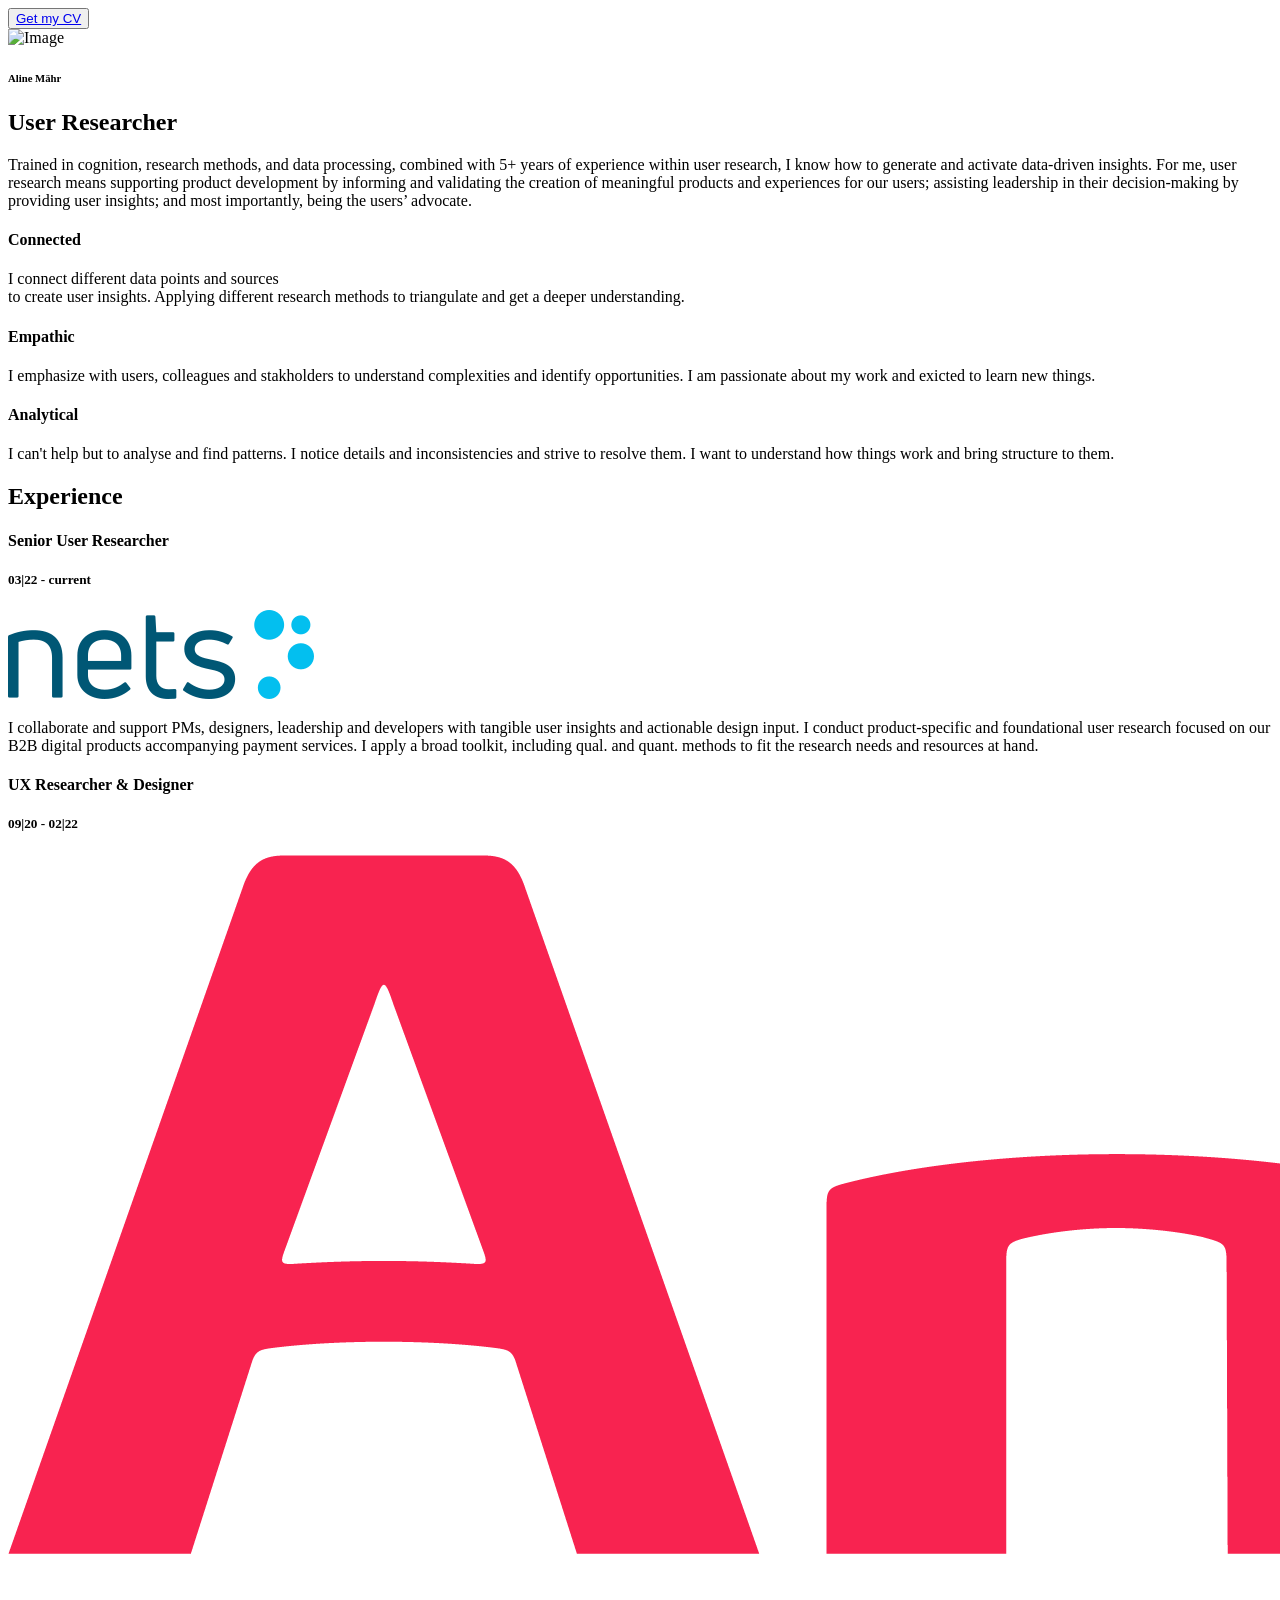
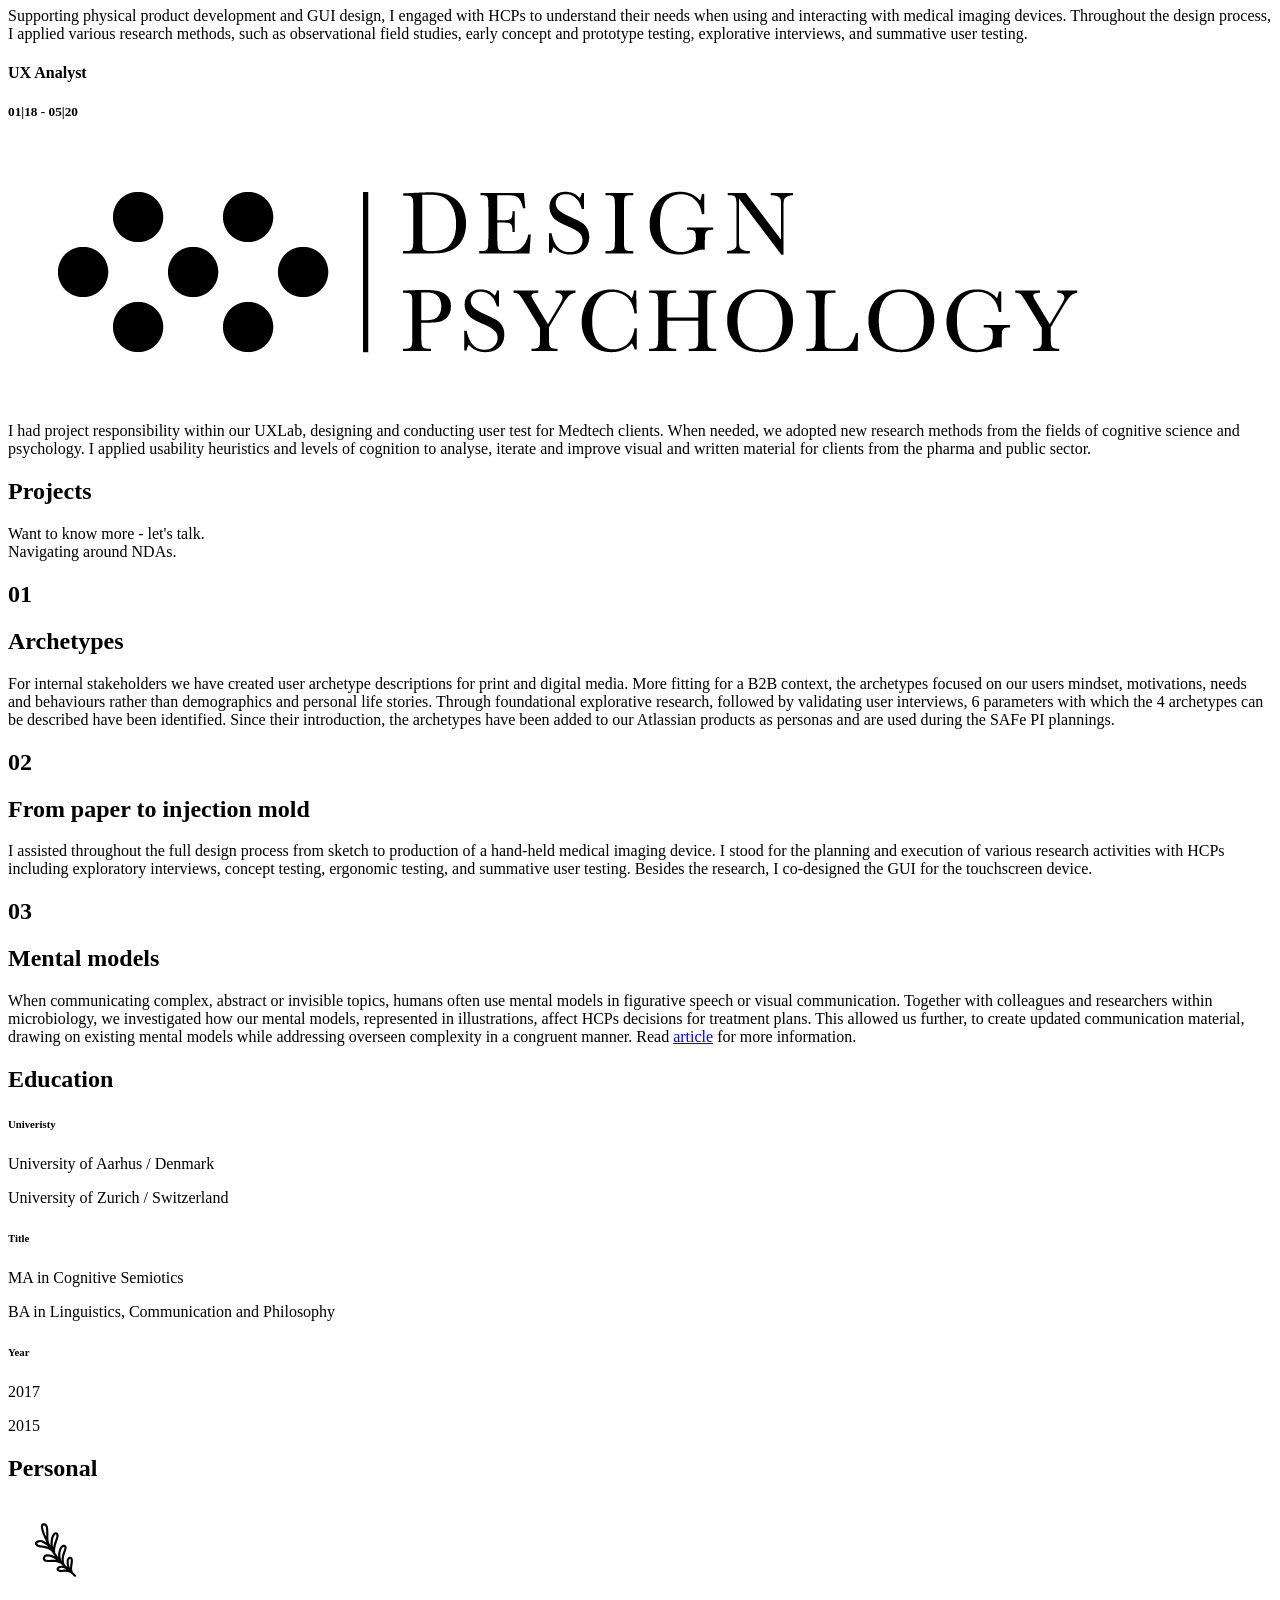
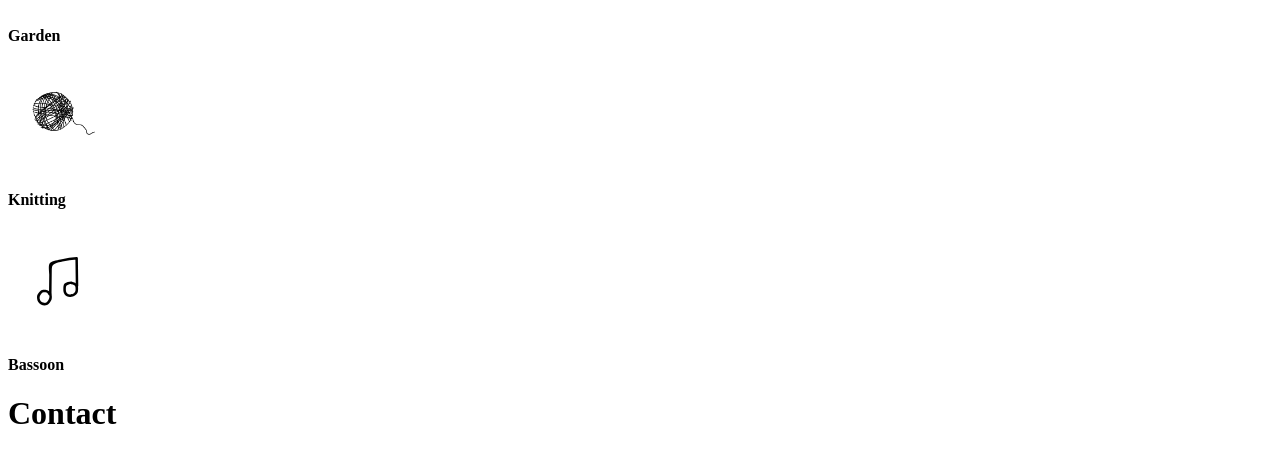
==== commit 30bd50f9: "updates" ====
--- a/index.html
+++ b/index.html
@@ -54,7 +54,7 @@
                 <nav class="flex justify-end mb-12 ">
                     <button class="px-7 py-3 md:px-9 md:py-4 bg-white font-medium md:font-semibold text-gray-700 text-md rounded-md hover:bg-gray-700 hover:text-white transition ease-linear duration-500"> 
                         <a href="/assets/image/20240103_CV.pdf" target="_blank"
-                        class="">Get my CV
+                        class="">Get my CV </a>
                     </button>
                 </nav>
 
@@ -101,7 +101,7 @@
 
                         <h4 class="font-medium text-gray-700 text-lg mb-4">Empathic</h4>
 
-                        <p class="font-normal text-gray-500 text-md">I emphasize with users, colleagues and stakholders to understand complexities and opportunities. I am passionate about my work and exicted to learn new things.</p>
+                        <p class="font-normal text-gray-500 text-md">I emphasize with users, colleagues and stakholders to understand complexities and identify opportunities. I am passionate about my work and exicted to learn new things.</p>
                     </div>
 
                     <div class=" px-8 py-10 rounded-md">
@@ -143,7 +143,7 @@
                             
                         </div>
                         
-                        <p class="font-light text-gray-700 text-md mb-4">I collaborate and support PMs, designers, leadership and developers with tangible user insights and actionable design input. I conduct product-specific and foundational user research focused on our B2B digital products accompanying payment services. I apply a broad toolkit, including qual. and quant. methods to fit the research need and resources at hand. </p>
+                        <p class="font-light text-gray-700 text-md mb-4">I collaborate and support PMs, designers, leadership and developers with tangible user insights and actionable design input. I conduct product-specific and foundational user research focused on our B2B digital products accompanying payment services. I apply a broad toolkit, including qual. and quant. methods to fit the research needs and resources at hand. </p>
 
                         <!-- <div class="relative">
                             <h6 class="font-semibold text-gray-500 text-md relative z-10">See the place here</h6>
@@ -215,8 +215,8 @@
                             <div class="w-3/4">
                                 <h2 class="font-normal text-gray-700 text-3xl md:text-4xl mb-5">Archetypes</h2>
 
-                                <p class="font-normal text-gray-500 text-sm md:text-base">For internal stakeholders we have created user archetype descriptions for print and digital media. Instead of  More fitting for a B2B context, the archetypes focused on our users mindset, motivations, needs and behaviours rather than demographics and personal life stories.
-                                    Through foundational explorative and following validating user interviews, 6 parameters with which the 4 archetypes can be described have been identified.</p>
+                                <p class="font-normal text-gray-500 text-sm md:text-base">For internal stakeholders we have created user archetype descriptions for print and digital media. More fitting for a B2B context, the archetypes focused on our users mindset, motivations, needs and behaviours rather than demographics and personal life stories.
+                                    Through foundational explorative research, followed by validating user interviews, 6 parameters with which the 4 archetypes can be described have been identified. Since their introduction, the archetypes have been added to our Atlassian products as personas and are used during the SAFe PI plannings.</p>
                             </div>
                         </div>
                         
@@ -228,7 +228,7 @@
                             <div class="w-3/4">
                                 <h2 class="font-normal text-gray-700 text-3xl md:text-4xl mb-5">From paper to injection mold</h2>
 
-                                <p class="font-normal text-gray-500 text-sm md:text-base">I assisted throughout the full design process from sketch to production of a hand-held medical imaging device. I stood for the planning and execution of various research activities with HCPs including exploratory interviews, concept testing, ergonomic testing, and summative user testing. Besides the research, I helped design the GUI of the touchscreen imaging interface.</p>
+                                <p class="font-normal text-gray-500 text-sm md:text-base">I assisted throughout the full design process from sketch to production of a hand-held medical imaging device. I stood for the planning and execution of various research activities with HCPs including exploratory interviews, concept testing, ergonomic testing, and summative user testing. Besides the research, I  co-designed the GUI for the touchscreen device.</p>
                             </div>
                         </div>
                         
@@ -239,7 +239,7 @@
                             <div class="w-3/4">
                                 <h2 class="font-normal text-gray-700 text-3xl md:text-4xl mb-5">Mental models</h2>
 
-                                <p class="font-normal text-gray-500 text-sm md:text-base">When communicating complex, abstract or invisible topics, humans often use mental models in figurative speach or visual communication. Together with researchers within microbiology, we investigated how our mental models, represented in illustrations affect HCPs decision for treatment plans. This allowed us further, to create new visual and communication material, drawing on existing mental models while addressing overseen complexity.</p>
+                                <p class="font-normal text-gray-500 text-sm md:text-base">When communicating complex, abstract or invisible topics, humans often use mental models in figurative speech or visual communication. Together with colleagues and researchers within microbiology, we investigated how our mental models, represented in illustrations, affect HCPs decisions for treatment plans. This allowed us further, to create updated communication material, drawing on existing mental models while addressing overseen complexity in a congruent manner. Read <a href="https://pubmed.ncbi.nlm.nih.gov/34120370/" class="underline">article</a> for more information.</p>
 
                             </div>
                         </div>
@@ -303,7 +303,7 @@
         <section class="py-10 ">
 
             <div class="container max-w-screen-xl mx-auto px-4">
-                <h1 class="font-medium text-gray-700 text-3xl md:text-4xl mb-5 px-8">Other</h1>
+                <h1 class="font-medium text-gray-700 text-3xl md:text-4xl mb-5 px-8">Personal</h1>
 
 
                 <div class="grid grid-cols-1 md:grid-cols-1 lg:grid-cols-3 lg:gap-6 px-8">
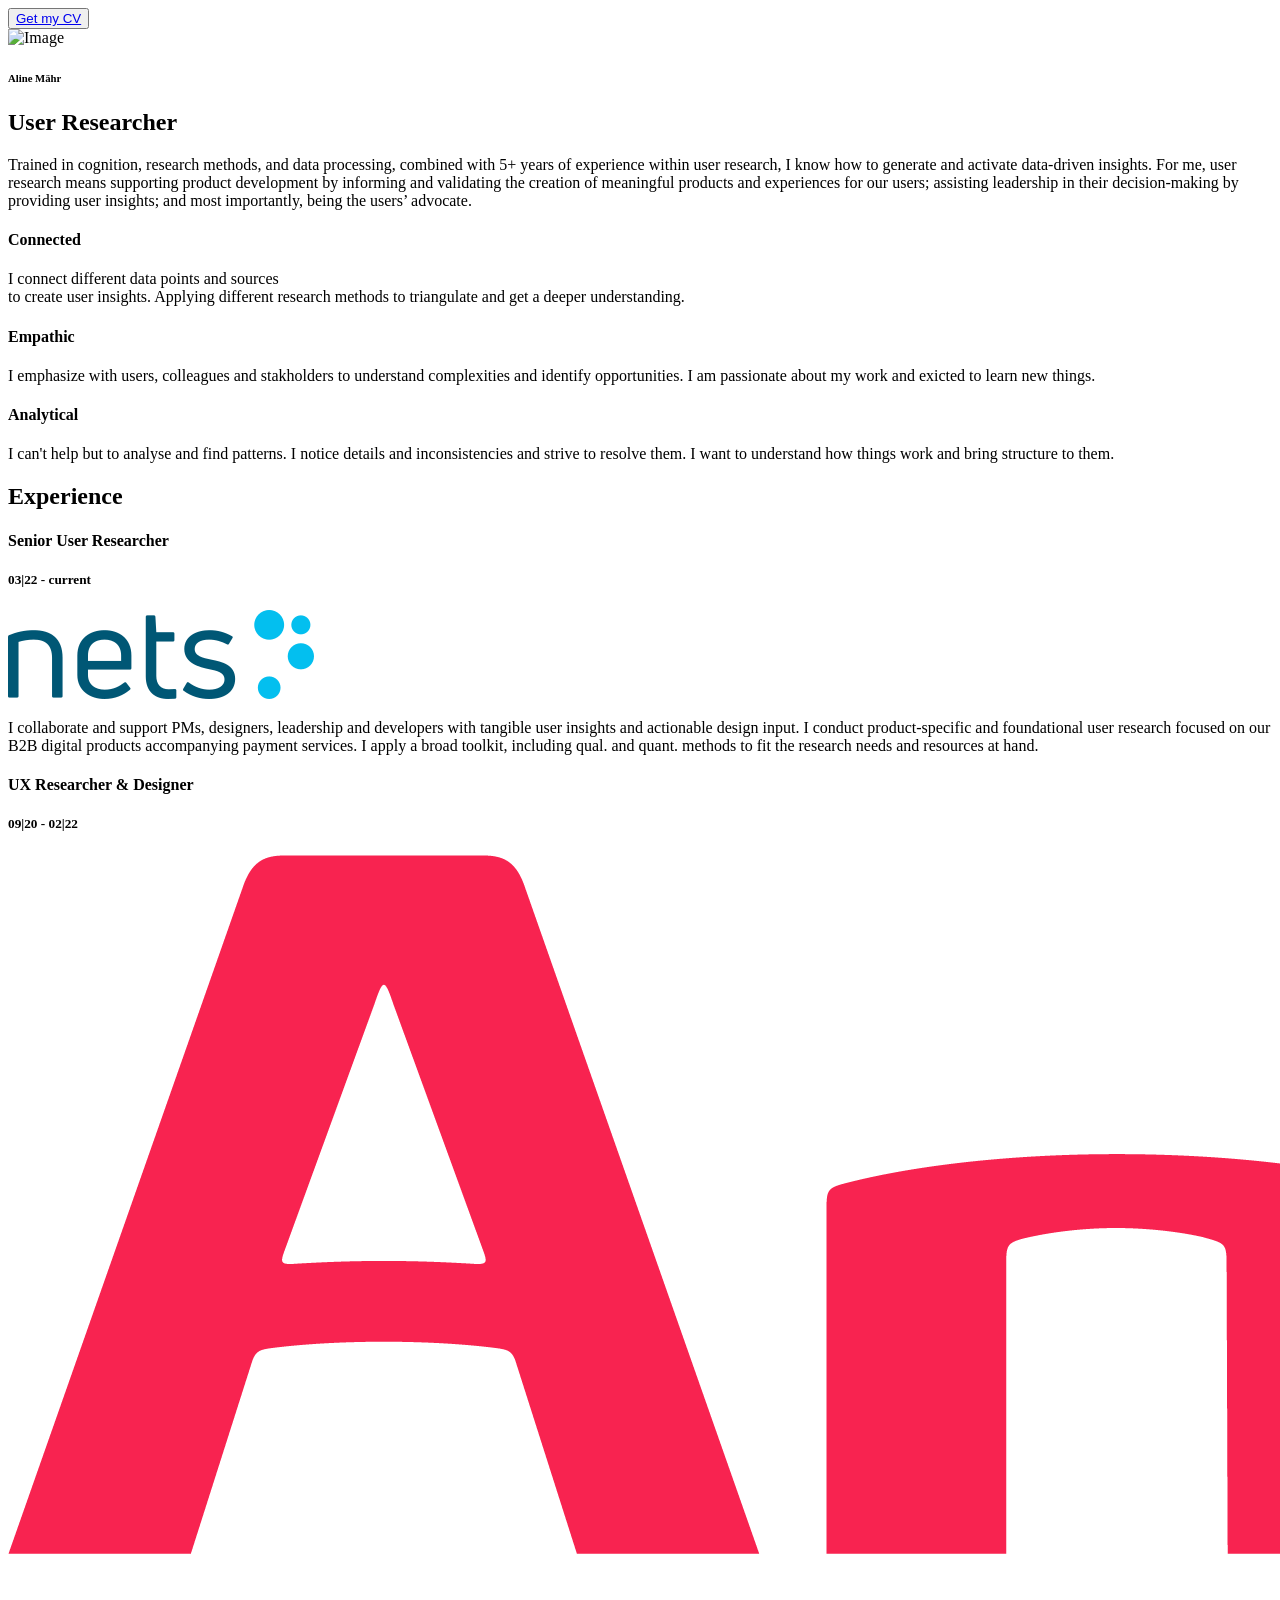
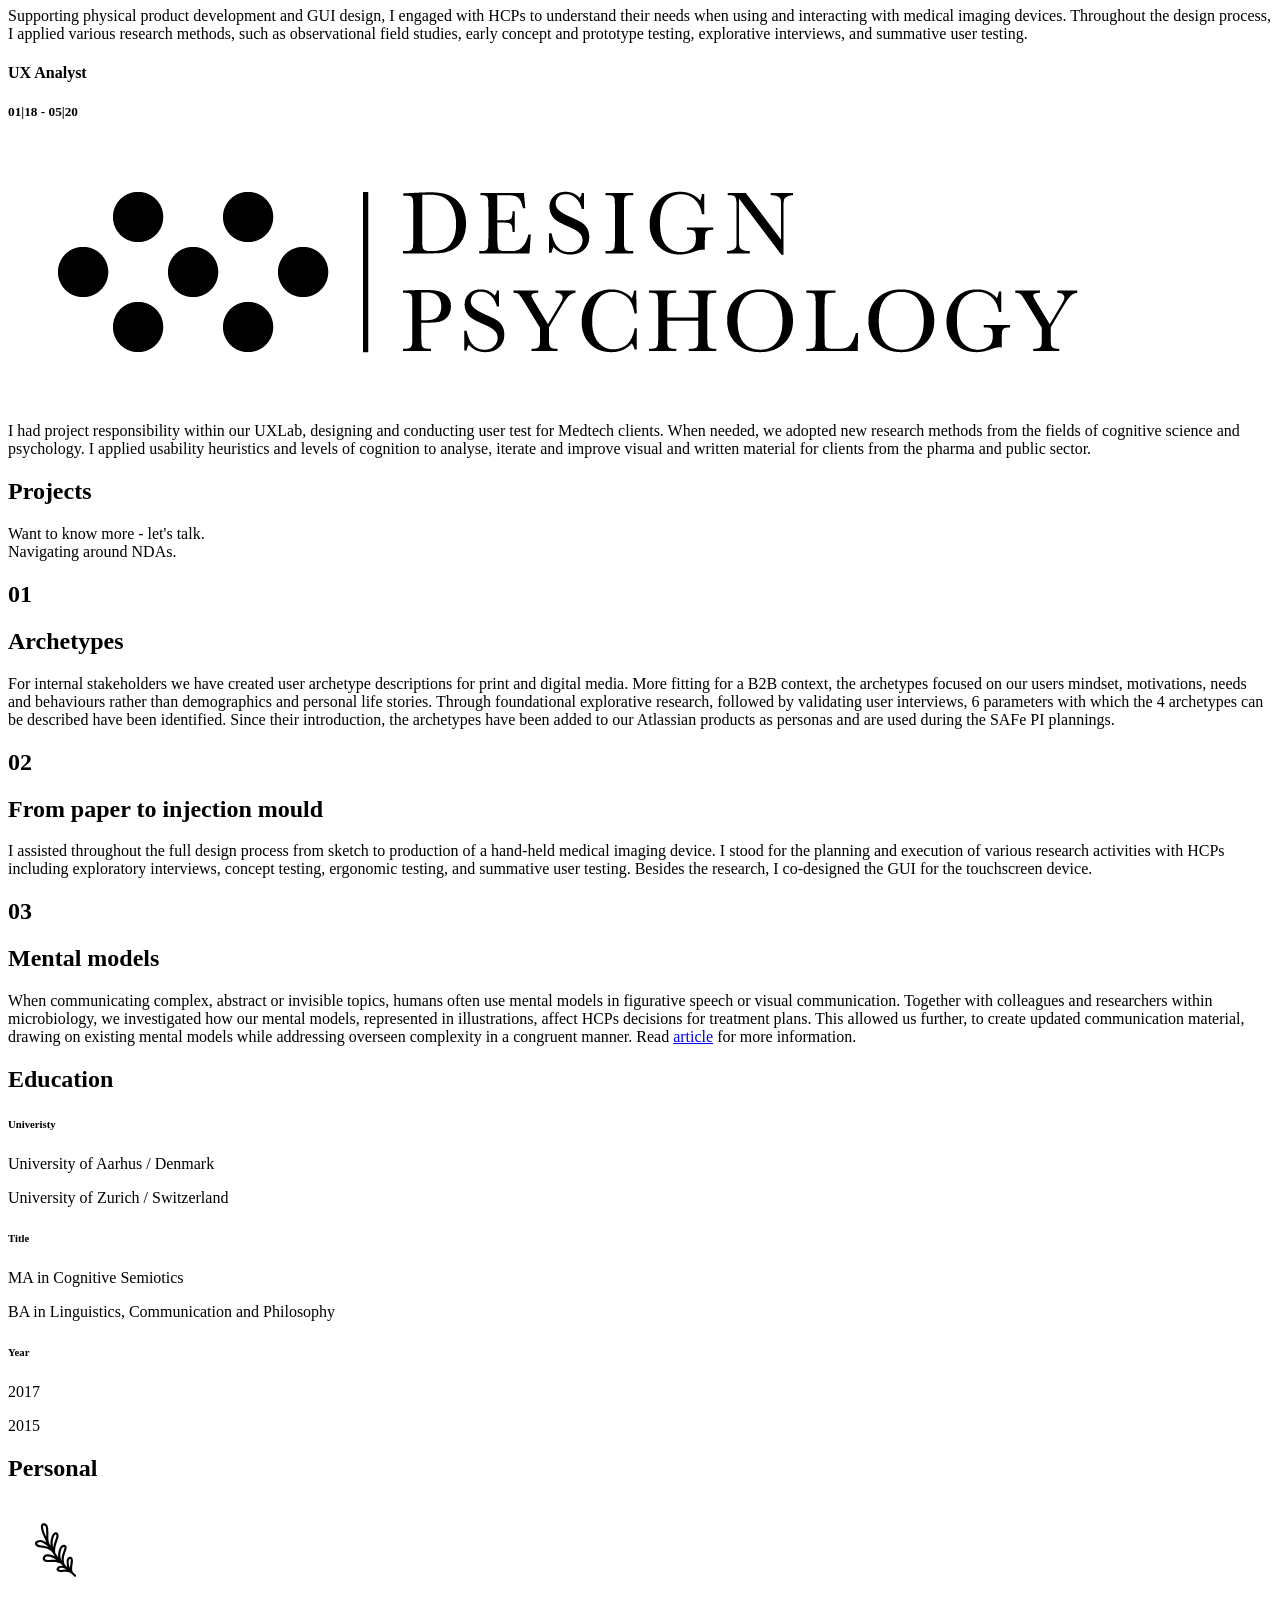
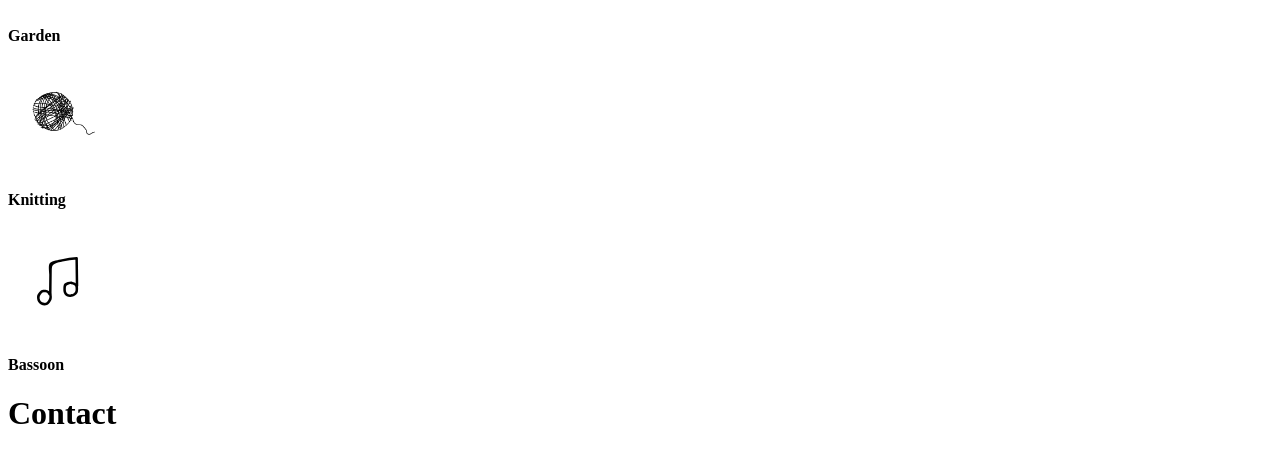
==== commit 0aa40eaf: "typo" ====
--- a/index.html
+++ b/index.html
@@ -226,7 +226,7 @@
                             <span class="w-28 h-0.5 bg-gray-300 mt-5"></span>
 
                             <div class="w-3/4">
-                                <h2 class="font-normal text-gray-700 text-3xl md:text-4xl mb-5">From paper to injection mold</h2>
+                                <h2 class="font-normal text-gray-700 text-3xl md:text-4xl mb-5">From paper to injection mould</h2>
 
                                 <p class="font-normal text-gray-500 text-sm md:text-base">I assisted throughout the full design process from sketch to production of a hand-held medical imaging device. I stood for the planning and execution of various research activities with HCPs including exploratory interviews, concept testing, ergonomic testing, and summative user testing. Besides the research, I  co-designed the GUI for the touchscreen device.</p>
                             </div>
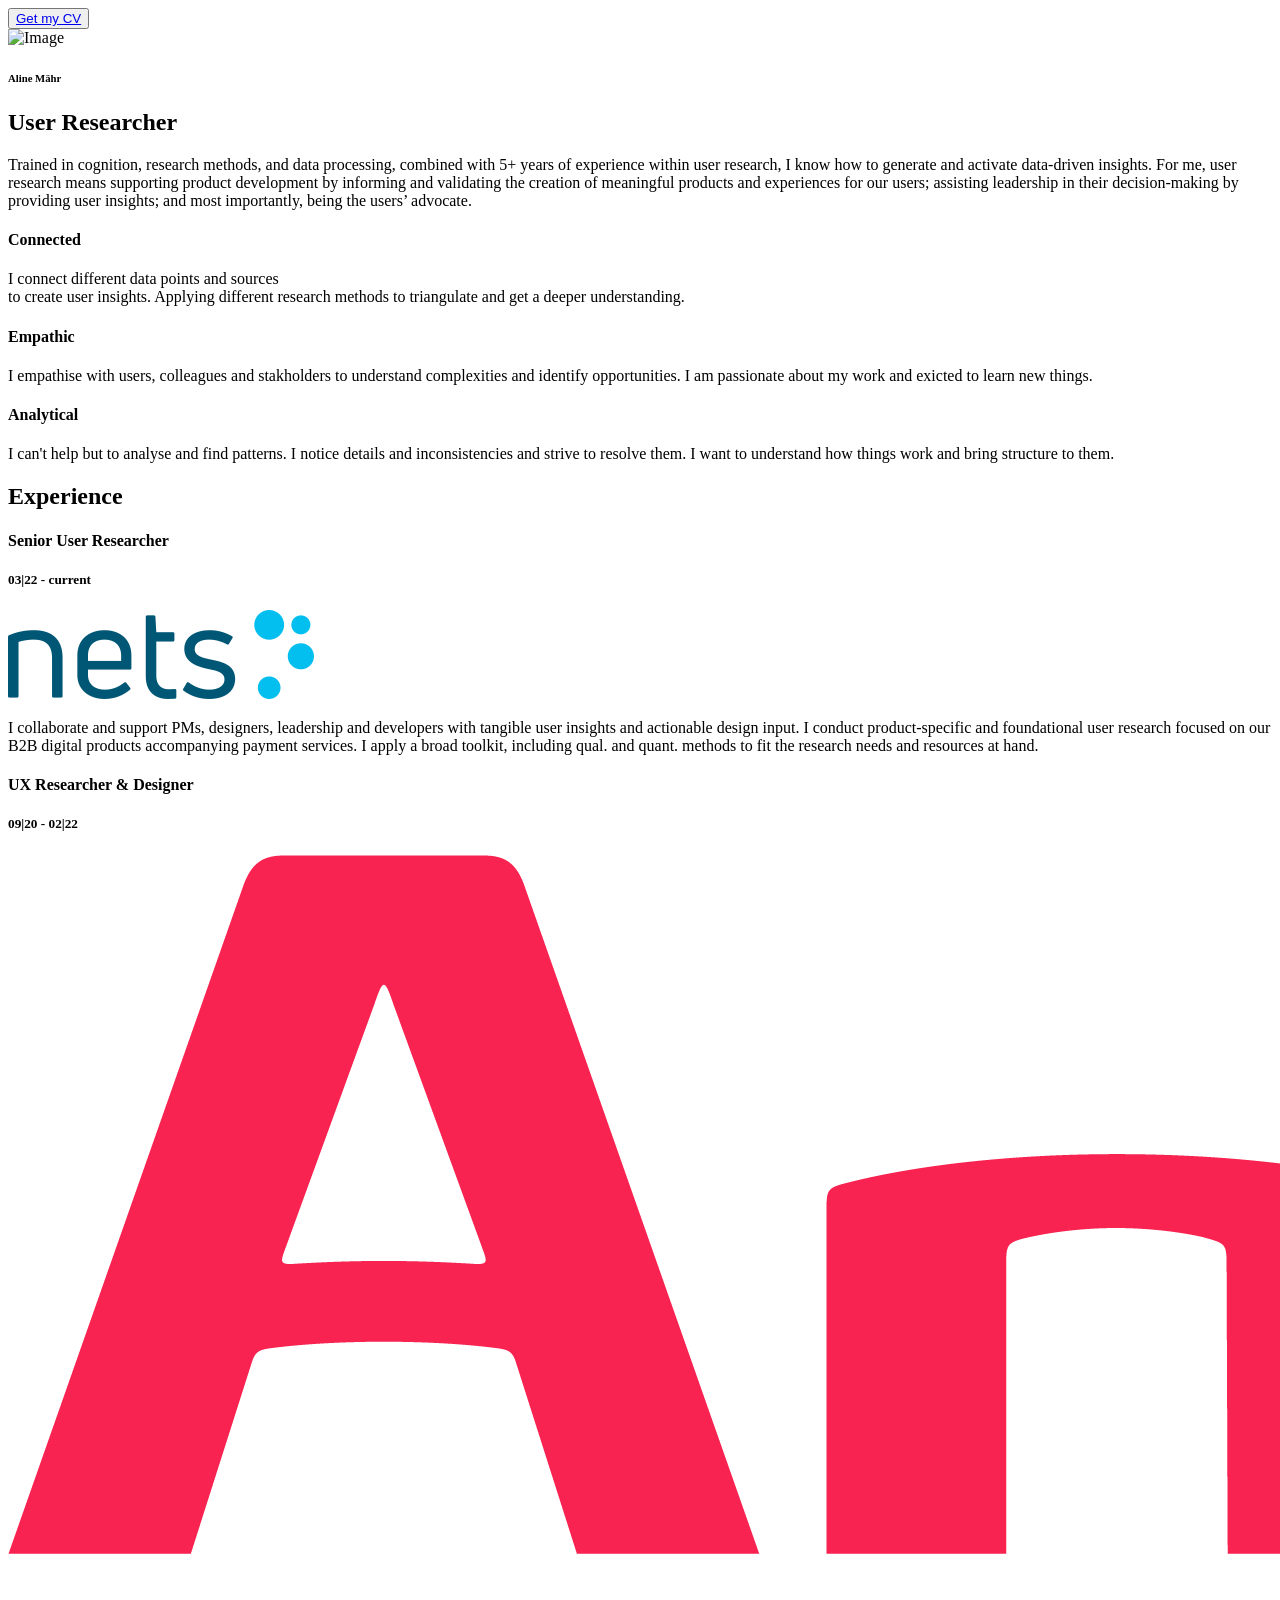
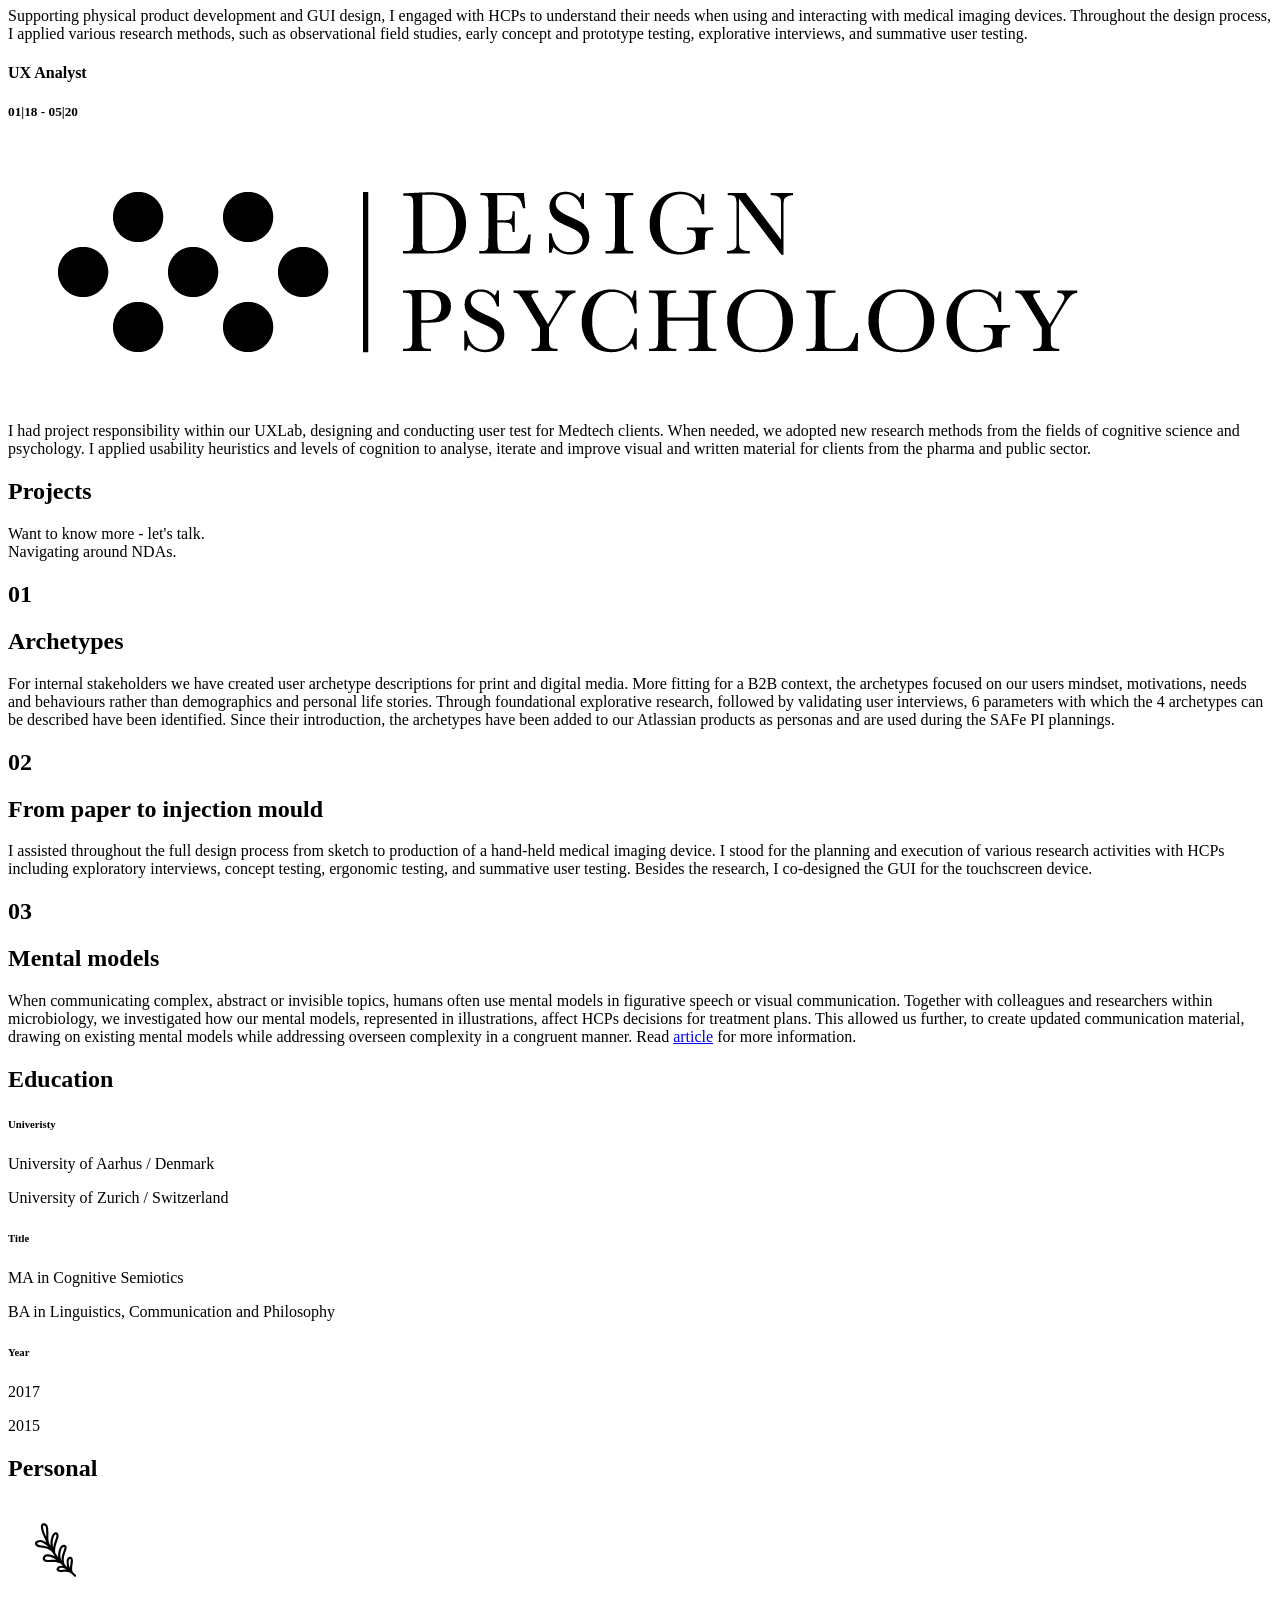
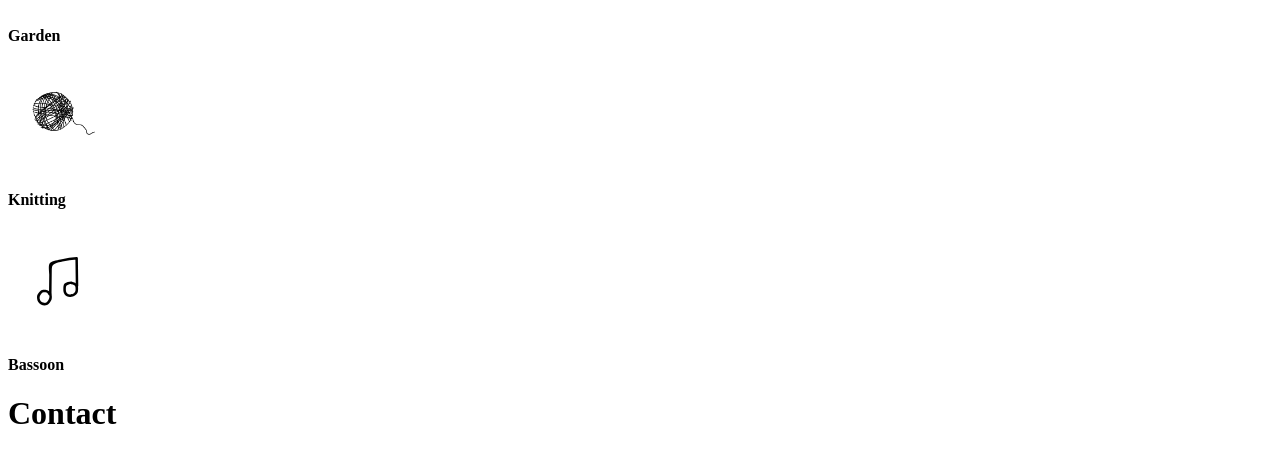
==== commit 28ef6e3d: "Typo" ====
--- a/index.html
+++ b/index.html
@@ -53,7 +53,7 @@
 
                 <nav class="flex justify-end mb-12 ">
                     <button class="px-7 py-3 md:px-9 md:py-4 bg-white font-medium md:font-semibold text-gray-700 text-md rounded-md hover:bg-gray-700 hover:text-white transition ease-linear duration-500"> 
-                        <a href="/assets/image/20240103_CV.pdf" target="_blank"
+                        <a href="/assets/image/CV_AlineMaehr.pdf" target="_blank"
                         class="">Get my CV </a>
                     </button>
                 </nav>
@@ -101,7 +101,7 @@
 
                         <h4 class="font-medium text-gray-700 text-lg mb-4">Empathic</h4>
 
-                        <p class="font-normal text-gray-500 text-md">I emphasize with users, colleagues and stakholders to understand complexities and identify opportunities. I am passionate about my work and exicted to learn new things.</p>
+                        <p class="font-normal text-gray-500 text-md">I empathise with users, colleagues and stakholders to understand complexities and identify opportunities. I am passionate about my work and exicted to learn new things.</p>
                     </div>
 
                     <div class=" px-8 py-10 rounded-md">
